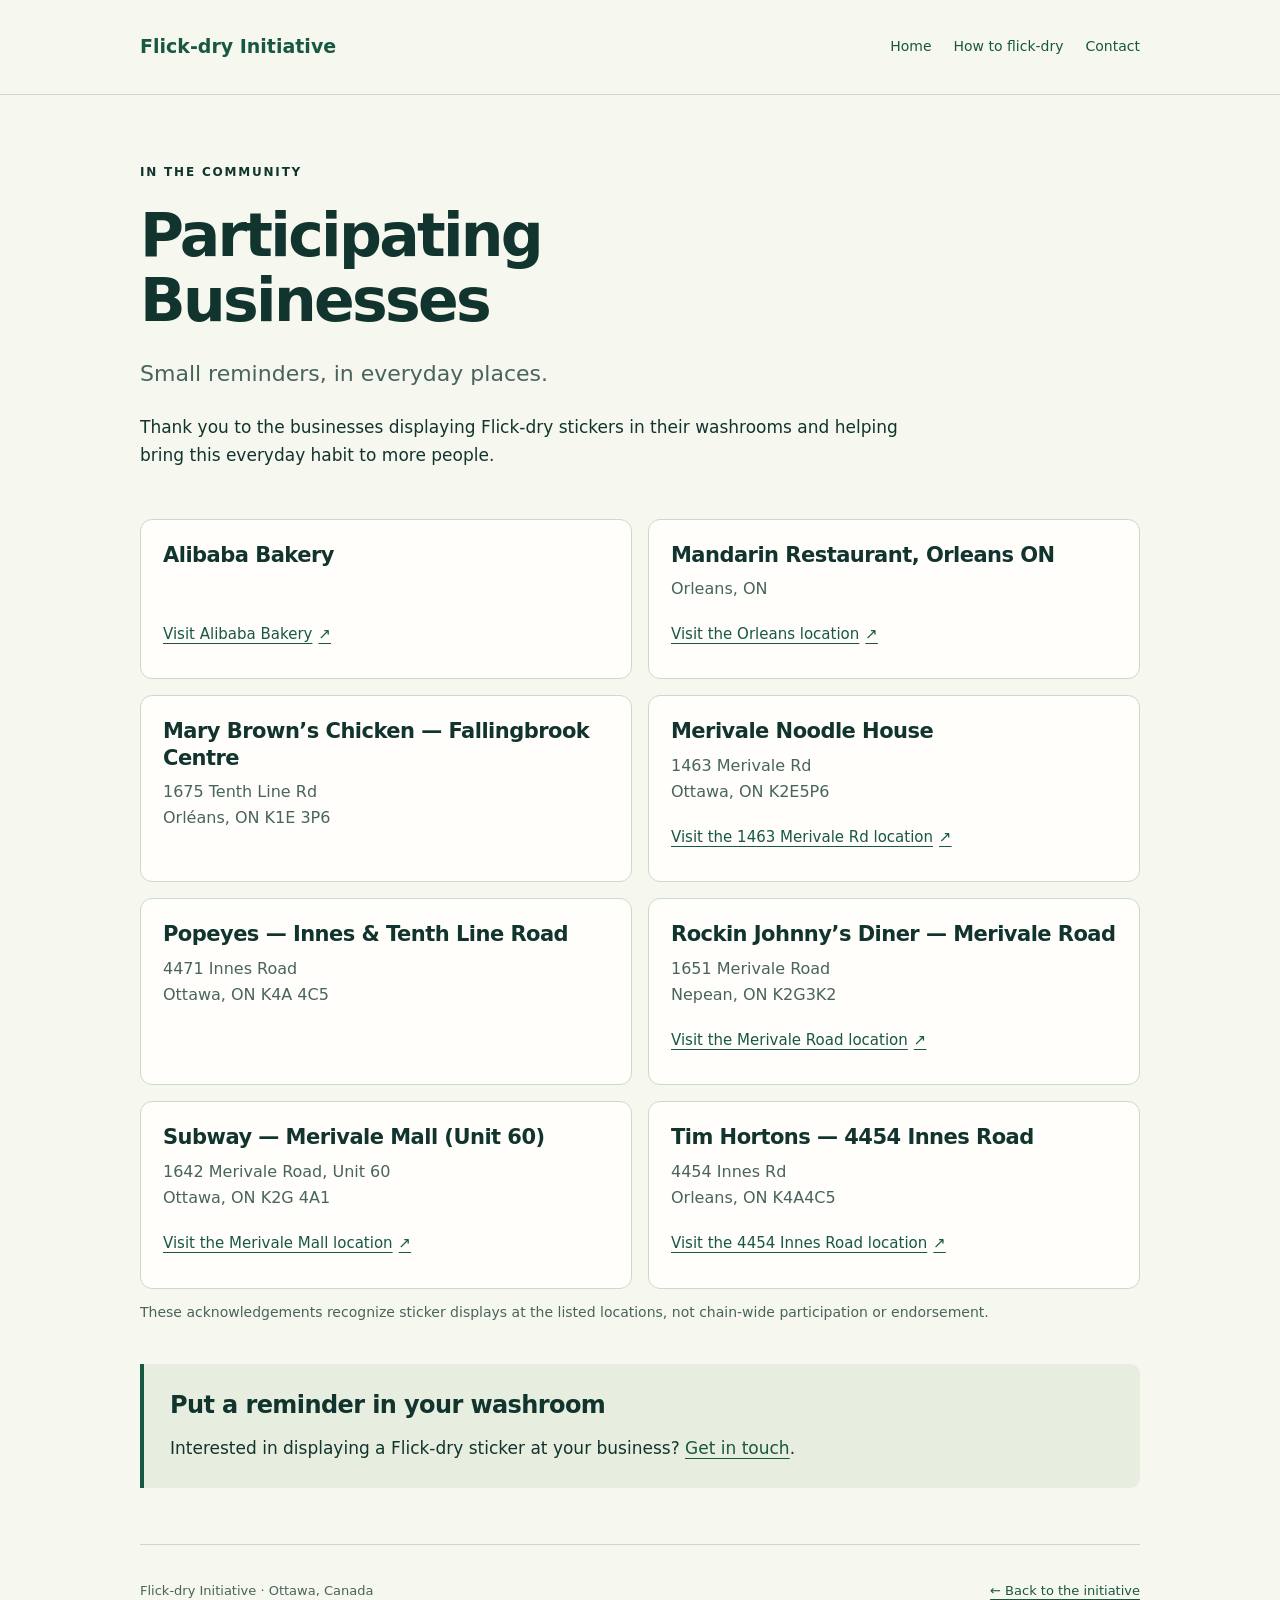
==== community/index.html @ 159b188b "Add Mary Brown's Fallingbrook to participating businesses" ====
<!doctype html>
<html lang="en">
<head>
  <meta charset="utf-8">
  <meta name="viewport" content="width=device-width, initial-scale=1">
  <meta name="description" content="Meet the participating businesses displaying Flick-dry stickers in their washrooms in Ottawa, Nepean and Orleans.">
  <meta name="referrer" content="strict-origin-when-cross-origin">
  <title>Participating Businesses — Flick-dry Initiative</title>
  <link rel="stylesheet" href="community.css">
</head>
<body class="community-page">
  <a class="community-skip" href="#main">Skip to content</a>
  <header class="community-header">
    <div class="community-wrap community-bar">
      <a class="community-brand" href="../">Flick-dry Initiative</a>
      <nav aria-label="Main navigation">
        <a href="../#participating-businesses">Home</a>
        <a href="../#how-to-flick-dry">How to flick-dry</a>
        <a href="../#contact">Contact</a>
      </nav>
    </div>
  </header>
  <main id="main" class="community-wrap">
    <div class="community-intro">
      <p class="community-eyebrow">In the community</p>
      <h1>Participating Businesses</h1>
      <p class="community-lead">Small reminders, in everyday places.</p>
      <p>Thank you to the businesses displaying Flick-dry stickers in their washrooms and helping
        bring this everyday habit to more people.</p>
    </div>
    <div class="community-grid" role="list" aria-label="Participating businesses, alphabetical by name">
      <article class="community-card" role="listitem" aria-labelledby="alibaba-heading">
        <div class="community-card-copy">
          <h2 id="alibaba-heading">Alibaba Bakery</h2>
          <a href="https://www.alibababakery.com/">Visit Alibaba Bakery <span aria-hidden="true">↗</span></a>
        </div>
      </article>
      <article class="community-card" role="listitem" aria-labelledby="mandarin-heading">
        <div class="community-card-copy">
          <h2 id="mandarin-heading">Mandarin Restaurant, Orleans ON</h2>
          <p>Orleans, ON</p>
          <a href="https://mandarinrestaurant.com/locations-old/orleans/">Visit the Orleans location <span aria-hidden="true">↗</span></a>
        </div>
      </article>
      <article class="community-card" role="listitem" aria-labelledby="mary-browns-heading">
        <div class="community-card-copy">
          <h2 id="mary-browns-heading">Mary Brown’s Chicken — Fallingbrook Centre</h2>
          <p>1675 Tenth Line Rd<br>Orléans, ON K1E 3P6</p>
        </div>
      </article>
      <article class="community-card" role="listitem" aria-labelledby="merivale-heading">
        <div class="community-card-copy">
          <h2 id="merivale-heading">Merivale Noodle House</h2>
          <p>1463 Merivale Rd<br>Ottawa, ON K2E5P6</p>
          <a href="https://merivalenoodlehouse.ca/">Visit the 1463 Merivale Rd location <span aria-hidden="true">↗</span></a>
        </div>
      </article>
      <article class="community-card" role="listitem" aria-labelledby="popeyes-heading">
        <div class="community-card-copy">
          <h2 id="popeyes-heading">Popeyes — Innes &amp; Tenth Line Road</h2>
          <p>4471 Innes Road<br>Ottawa, ON K4A 4C5</p>
        </div>
      </article>
      <article class="community-card" role="listitem" aria-labelledby="rockin-johnnys-heading">
        <div class="community-card-copy">
          <h2 id="rockin-johnnys-heading">Rockin Johnny’s Diner — Merivale Road</h2>
          <p>1651 Merivale Road<br>Nepean, ON K2G3K2</p>
          <a href="https://rockinjohnnysdiner.com/">Visit the Merivale Road location <span aria-hidden="true">↗</span></a>
        </div>
      </article>
      <article class="community-card" role="listitem" aria-labelledby="subway-heading">
        <div class="community-card-copy">
          <h2 id="subway-heading">Subway — Merivale Mall (Unit 60)</h2>
          <p>1642 Merivale Road, Unit 60<br>Ottawa, ON K2G 4A1</p>
          <a href="https://restaurants.subway.com/canada/on/ottawa/1642-merivale-road">Visit the Merivale Mall location <span aria-hidden="true">↗</span></a>
        </div>
      </article>
      <article class="community-card" role="listitem" aria-labelledby="tim-hortons-heading">
        <div class="community-card-copy">
          <h2 id="tim-hortons-heading">Tim Hortons — 4454 Innes Road</h2>
          <p>4454 Innes Rd<br>Orleans, ON K4A4C5</p>
          <a href="https://locations.timhortons.ca/en/on/orleans/4454-innes-rd">Visit the 4454 Innes Road location <span aria-hidden="true">↗</span></a>
        </div>
      </article>
    </div>
    <p class="community-location-note">These acknowledgements recognize sticker displays at the listed locations, not chain-wide participation or endorsement.</p>
    <aside class="community-invitation" aria-labelledby="join-heading">
      <h2 id="join-heading">Put a reminder in your washroom</h2>
      <p>Interested in displaying a Flick-dry sticker at your business? <a href="../#contact">Get in touch</a>.</p>
    </aside>
  </main>
  <footer class="community-wrap community-footer">
    <span>Flick-dry Initiative · Ottawa, Canada</span>
    <a href="../#participating-businesses">← Back to the initiative</a>
  </footer>
</body>
</html>
---- community/community.css ----
/* Directory-only styles: match the homepage without changing its sections. */
.community-page {
  --ink: #12342e;
  --muted: #48645d;
  --paper: #f6f7ee;
  --green: #185842;
  --line: #cdd9cc;
  margin: 0;
  background: var(--paper);
  color: var(--ink);
  font: 17px/1.65 system-ui, -apple-system, BlinkMacSystemFont, "Segoe UI", sans-serif;
  overflow-wrap: anywhere;
}
.community-page *, .community-page *::before, .community-page *::after { box-sizing: border-box; }
.community-wrap { width: min(1000px, 90%); margin-inline: auto; }
.community-page a { color: var(--green); text-underline-offset: 4px; }
.community-page a:hover { text-decoration-thickness: 3px; }
.community-page a:focus-visible { outline: 3px solid #ad591c; outline-offset: 5px; }
.community-skip { position: absolute; top: -90px; padding: 12px; background: white; z-index: 2; }
.community-skip:focus { top: 8px; }
.community-header { border-bottom: 1px solid var(--line); }
.community-bar { display: flex; align-items: center; justify-content: space-between; gap: 24px; padding-block: 25px; }
.community-brand { font-weight: 800; font-size: 19px; text-decoration: none; }
.community-bar nav { display: flex; flex-wrap: wrap; gap: 4px 22px; font-size: 14px; }
.community-bar a { display: inline-flex; align-items: center; min-height: 44px; }
.community-bar nav a { text-decoration: none; }
.community-intro { max-width: 760px; padding-block: 56px 30px; }
.community-eyebrow { font-size: 12px; font-weight: 750; letter-spacing: .15em; text-transform: uppercase; }
.community-page h1 { font-size: clamp(36px, 5.5vw, 60px); line-height: 1.08; letter-spacing: -.045em; margin: 18px 0 24px; }
.community-page h2 { font-size: 24px; line-height: 1.25; letter-spacing: -.025em; margin: 0 0 14px; }
.community-page p { margin: 12px 0 20px; }
.community-lead { color: var(--muted); font-size: 22px; }
.community-grid { display: grid; grid-template-columns: repeat(2, minmax(0, 1fr)); gap: 16px; }
.community-card { min-width: 0; border: 1px solid var(--line); border-radius: 12px; background: #fffefa; }
.community-card-copy { display: flex; flex-direction: column; height: 100%; padding: 22px; }
.community-card h2 { font-size: 21px; margin-bottom: 8px; }
.community-card-copy > a { margin-top: auto; font-size: 15px; }
.community-location-note { color: var(--muted); font-size: 14px; }
.community-card-copy p { color: var(--muted); font-size: 16px; margin: 0 0 10px; }
.community-card-copy a, .community-footer a { display: inline-flex; align-items: center; gap: 6px; min-height: 44px; }
.community-invitation { margin-block: 40px 56px; padding: 26px; background: #e7eddf; border-left: 4px solid var(--green); border-radius: 0 10px 10px 0; }
.community-invitation p { margin-bottom: 0; }
.community-footer { border-top: 1px solid var(--line); display: flex; justify-content: space-between; align-items: center; gap: 20px; padding-block: 24px 40px; font-size: 13px; color: var(--muted); }
@media (max-width: 700px) {
  .community-bar { align-items: flex-start; flex-direction: column; gap: 12px; padding-block: 16px; }
  .community-grid { grid-template-columns: minmax(0, 1fr); }
  .community-intro { padding-top: 36px; }
  .community-footer { align-items: flex-start; flex-direction: column; gap: 4px; }
}
@media (max-width: 480px) {
  .community-wrap { width: calc(100% - 32px); }
  .community-card-copy, .community-invitation { padding: 20px; }
}
@media print {
  .community-page { background: white; }
  .community-card { break-inside: avoid; }
}
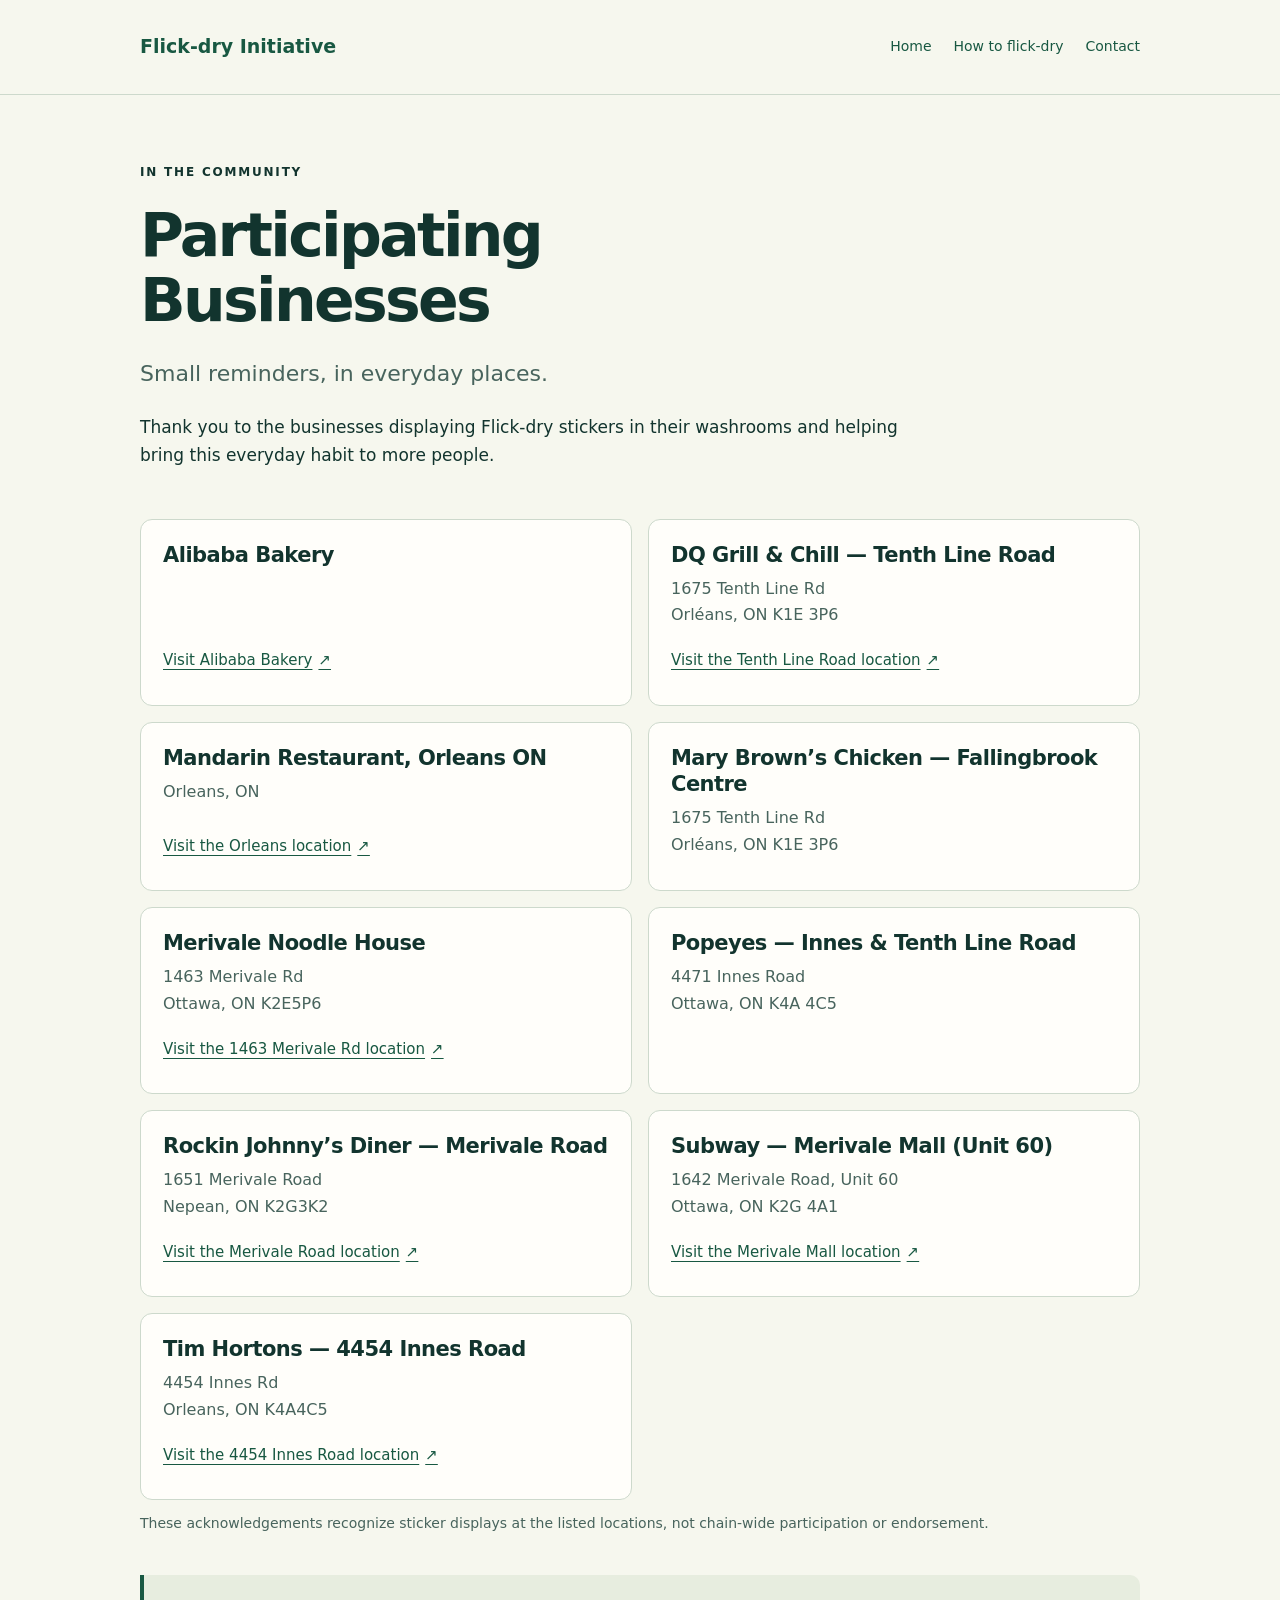
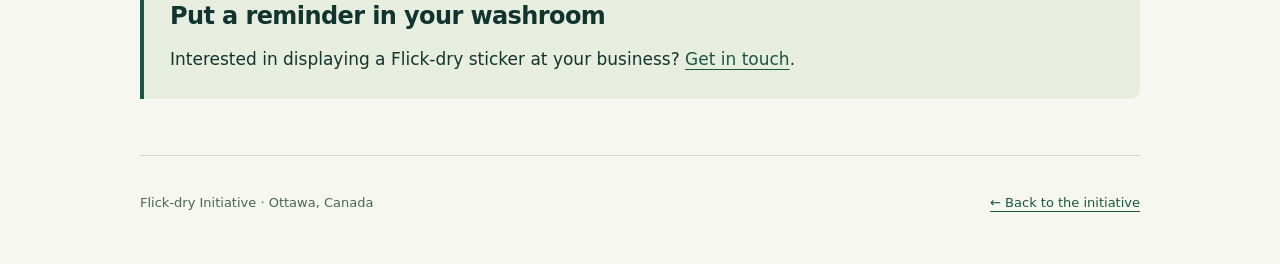
==== commit ca944324: "add DQ" ====
--- a/community/index.html
+++ b/community/index.html
@@ -33,6 +33,13 @@
         <div class="community-card-copy">
           <h2 id="alibaba-heading">Alibaba Bakery</h2>
           <a href="https://www.alibababakery.com/">Visit Alibaba Bakery <span aria-hidden="true">↗</span></a>
+        </div>
+      </article>
+      <article class="community-card" role="listitem" aria-labelledby="dq-tenth-line-heading">
+        <div class="community-card-copy">
+          <h2 id="dq-tenth-line-heading">DQ Grill &amp; Chill — Tenth Line Road</h2>
+          <p>1675 Tenth Line Rd<br>Orléans, ON K1E 3P6</p>
+          <a href="https://www.dairyqueen.com/en-ca/locations/on/orleans/1675-tenth-line-rd/12098/">Visit the Tenth Line Road location <span aria-hidden="true">↗</span></a>
         </div>
       </article>
       <article class="community-card" role="listitem" aria-labelledby="mandarin-heading">
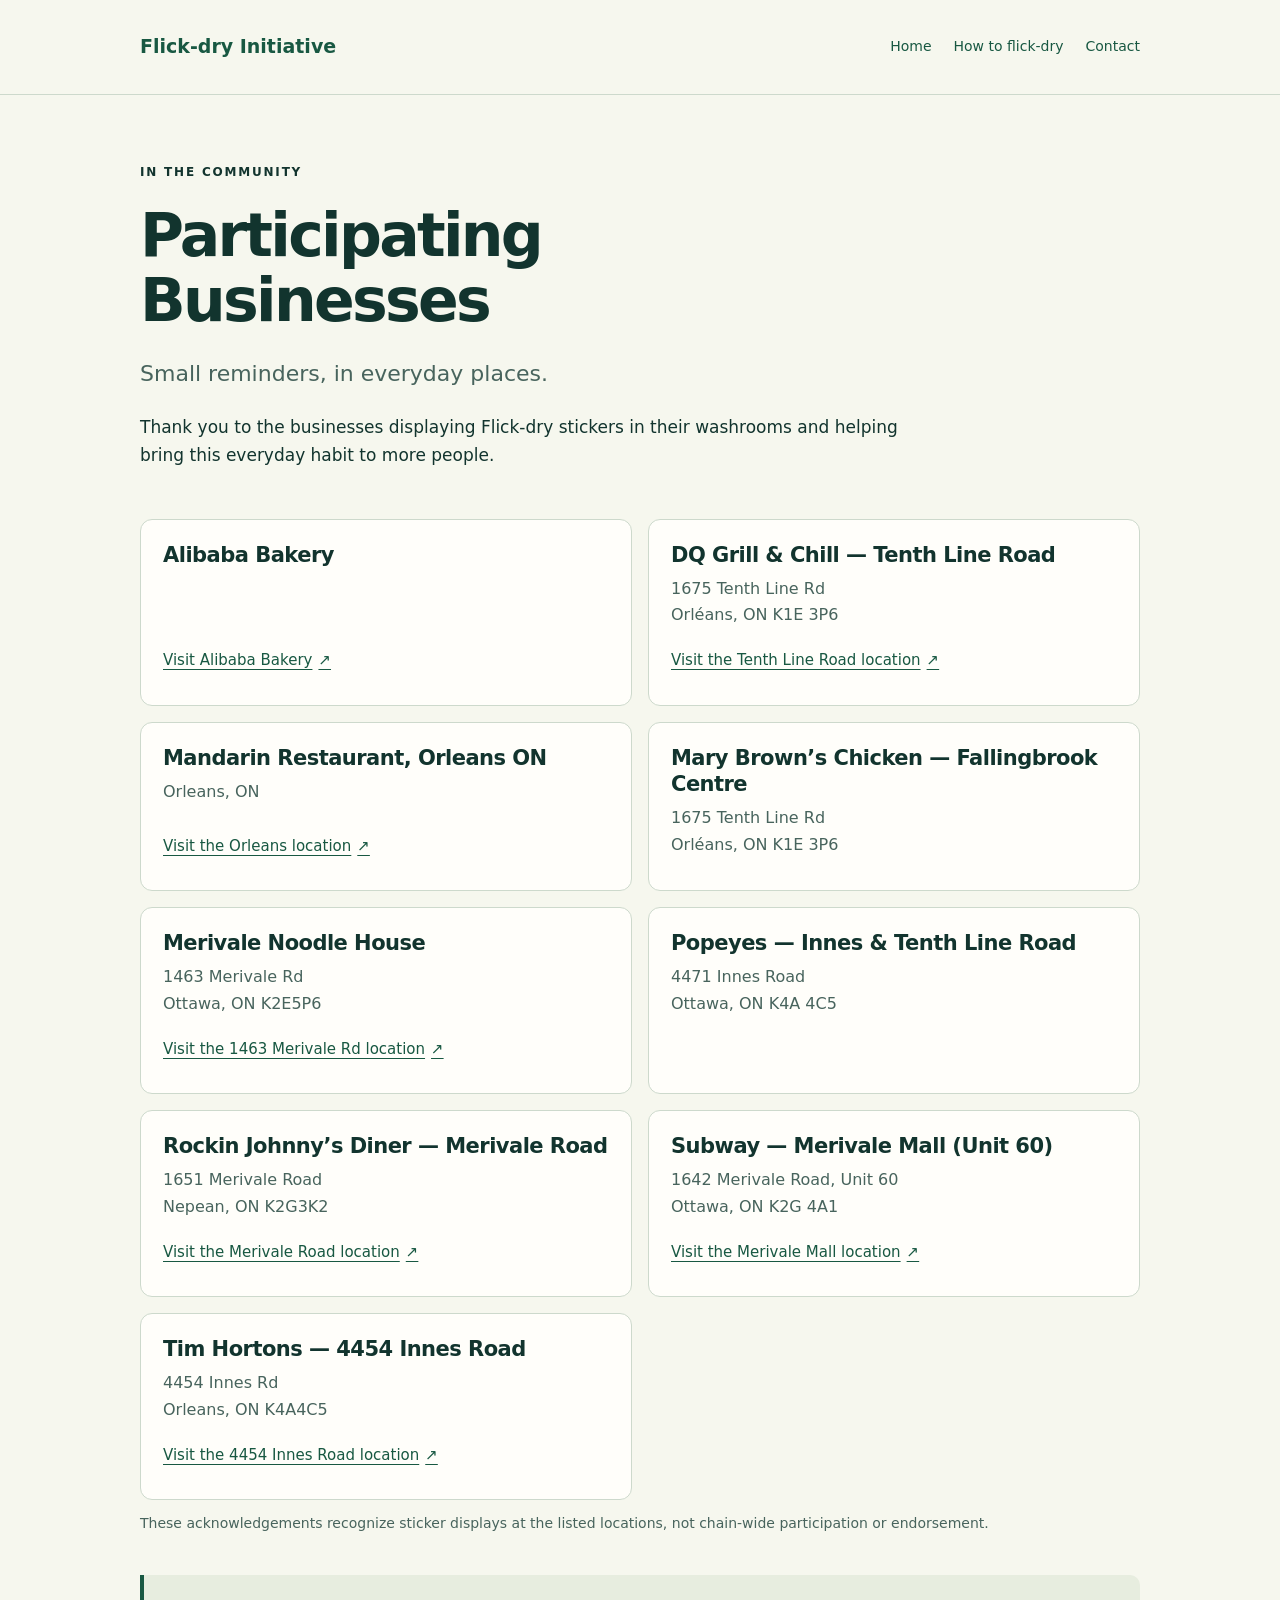
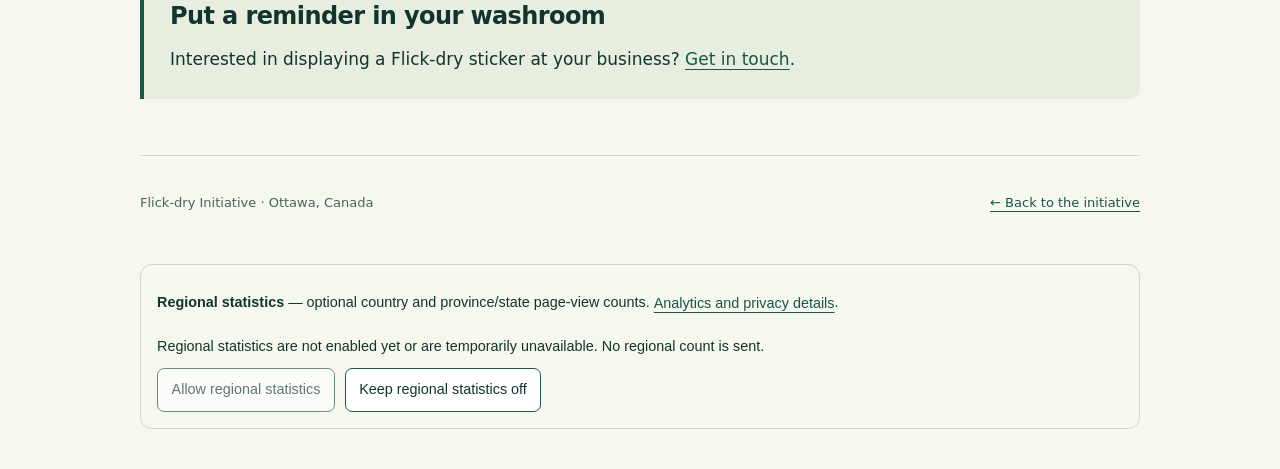
==== commit 9d584319: "Publish optional regional statistics controls with collection disabled" ====
--- a/community/index.html
+++ b/community/index.html
@@ -7,6 +7,7 @@
   <meta name="referrer" content="strict-origin-when-cross-origin">
   <title>Participating Businesses — Flick-dry Initiative</title>
   <link rel="stylesheet" href="community.css">
+  <link rel="stylesheet" href="../assets/css/regional-analytics.css">
 </head>
 <body class="community-page">
   <a class="community-skip" href="#main">Skip to content</a>
@@ -99,6 +100,17 @@
   <footer class="community-wrap community-footer">
     <span>Flick-dry Initiative · Ottawa, Canada</span>
     <a href="../#participating-businesses">← Back to the initiative</a>
+    <div class="regional-preferences" data-regional-controls hidden role="group" aria-label="Regional statistics preferences">
+      <p><strong>Regional statistics</strong> — optional country and province/state page-view counts.
+        <a href="../index.html#privacy">Analytics and privacy details</a>.</p>
+      <p data-regional-status role="status" aria-live="polite">Regional statistics are off.</p>
+      <div class="regional-actions">
+        <button type="button" data-regional-allow disabled>Allow regional statistics</button>
+        <button type="button" data-regional-deny>Keep regional statistics off</button>
+      </div>
+    </div>
+    <noscript><p>Optional regional statistics are off because JavaScript is disabled.</p></noscript>
   </footer>
+  <script defer src="../assets/js/regional-analytics.js"></script>
 </body>
 </html>
--- a/assets/css/regional-analytics.css
+++ b/assets/css/regional-analytics.css
@@ -0,0 +1,35 @@
+.regional-preferences {
+  box-sizing: border-box;
+  width: 100%;
+  margin-top: 1.25rem;
+  padding: 1rem;
+  border: 1px solid #cdd9cc;
+  border-radius: .75rem;
+  color: #12342e;
+  background: #f6f7ee;
+  font-family: Arial, sans-serif;
+  font-size: .9rem;
+  line-height: 1.5;
+}
+.community-footer { flex-wrap: wrap; }
+.community-footer .regional-preferences { flex: 0 0 100%; }
+.regional-preferences[hidden] { display: none; }
+.regional-preferences p { margin: 0 0 .65rem; }
+.regional-preferences a { color: #185842; }
+.regional-preferences .regional-actions { display: flex; flex-wrap: wrap; gap: .6rem; }
+.regional-preferences button {
+  box-sizing: border-box;
+  min-height: 44px;
+  max-width: 100%;
+  padding: .6rem .85rem;
+  border: 1px solid #185842;
+  border-radius: .45rem;
+  color: #12342e;
+  background: #fff;
+  font: inherit;
+  text-align: left;
+  cursor: pointer;
+}
+.regional-preferences button:hover:not(:disabled) { background: #e4ed99; }
+.regional-preferences button:focus-visible { outline: 3px solid #185842; outline-offset: 3px; }
+.regional-preferences button:disabled { opacity: .65; cursor: default; }
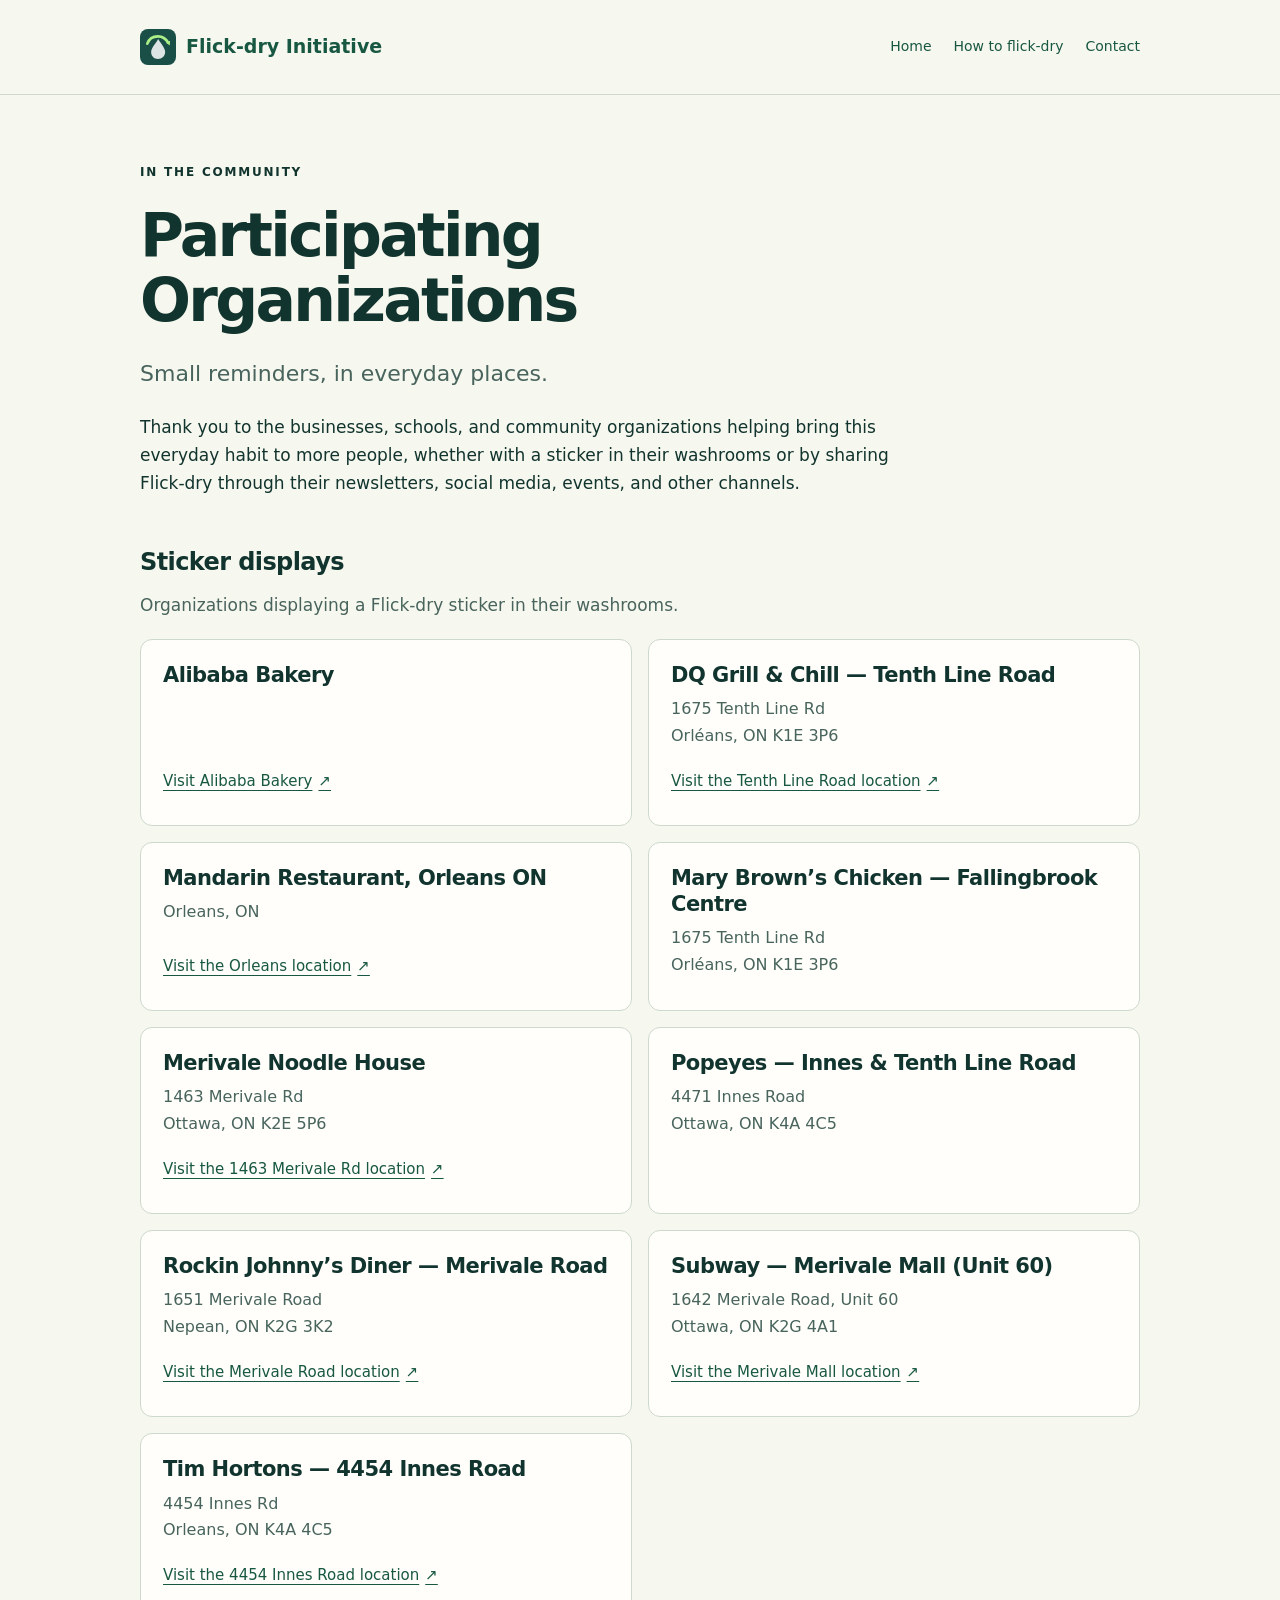
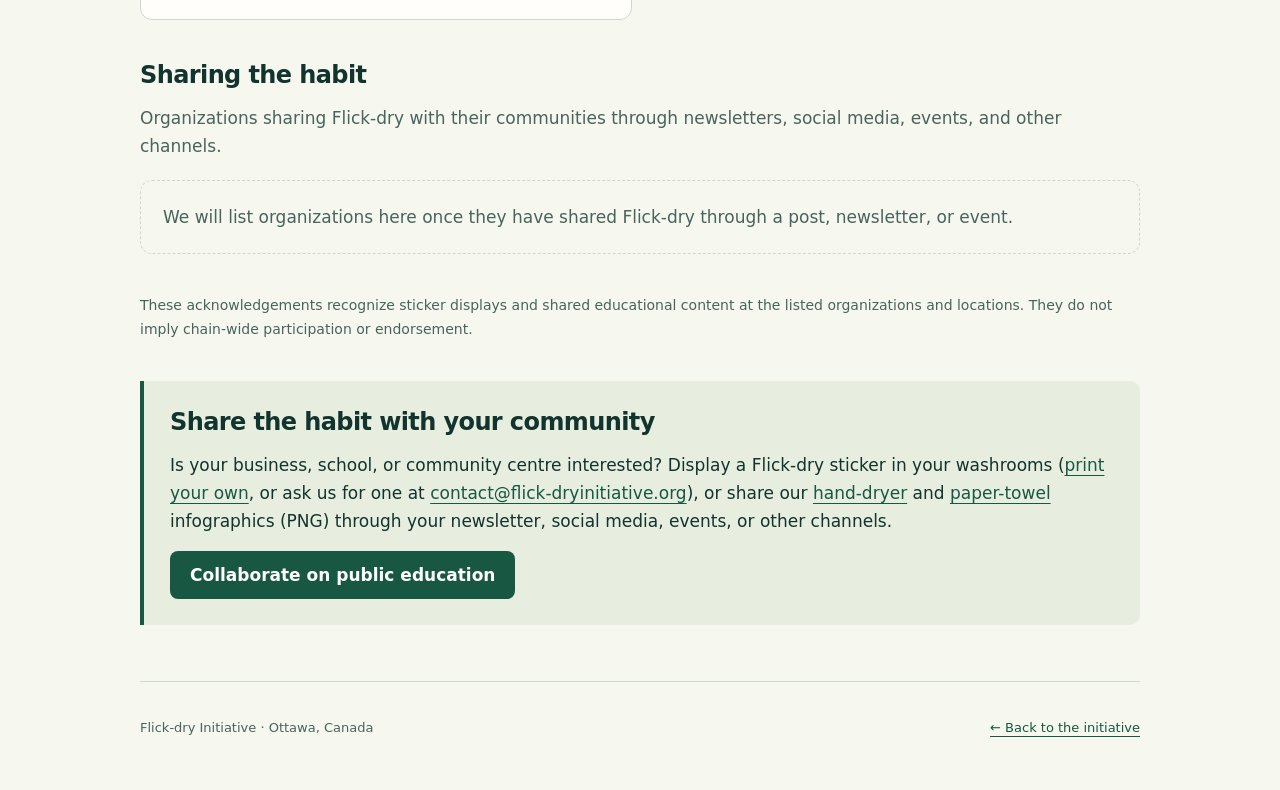
==== commit 1e2150d6: "Flick-dry Initiative website" ====
--- a/community/index.html
+++ b/community/index.html
@@ -3,19 +3,38 @@
 <head>
   <meta charset="utf-8">
   <meta name="viewport" content="width=device-width, initial-scale=1">
-  <meta name="description" content="Meet the participating businesses displaying Flick-dry stickers in their washrooms in Ottawa, Nepean and Orleans.">
+  <meta name="description" content="Meet the businesses, schools, and community organizations sharing the Flick-dry habit through washroom stickers and public education.">
   <meta name="referrer" content="strict-origin-when-cross-origin">
-  <title>Participating Businesses — Flick-dry Initiative</title>
+  <link rel="canonical" href="https://flick-dryinitiative.org/community/">
+  <link rel="icon" href="../assets/images/logo.svg" type="image/svg+xml">
+  <link rel="icon" href="../assets/images/favicon-32.png" type="image/png" sizes="32x32">
+  <link rel="apple-touch-icon" href="../assets/images/apple-touch-icon.png">
+  <title>Participating Organizations — Flick-dry Initiative</title>
+  <meta property="og:type" content="website">
+  <meta property="og:site_name" content="Flick-dry Initiative">
+  <meta property="og:locale" content="en_CA">
+  <meta property="og:title" content="Participating Organizations — Flick-dry Initiative">
+  <meta property="og:description" content="Meet the businesses, schools, and community organizations sharing the Flick-dry habit through washroom stickers and public education.">
+  <meta property="og:url" content="https://flick-dryinitiative.org/community/">
+  <meta property="og:image" content="https://flick-dryinitiative.org/assets/images/share-card.png">
+  <meta property="og:image:type" content="image/png">
+  <meta property="og:image:width" content="1200">
+  <meta property="og:image:height" content="630">
+  <meta property="og:image:alt" content="Flick-dry Initiative — Flick first. Dry smarter. Hands flicking water into a sink, then drying with a hand dryer or a paper towel.">
+  <meta name="twitter:card" content="summary_large_image">
+  <meta name="twitter:title" content="Participating Organizations — Flick-dry Initiative">
+  <meta name="twitter:description" content="Meet the businesses, schools, and community organizations sharing the Flick-dry habit through washroom stickers and public education.">
+  <meta name="twitter:image" content="https://flick-dryinitiative.org/assets/images/share-card.png">
+  <meta name="twitter:image:alt" content="Flick-dry Initiative — Flick first. Dry smarter. Hands flicking water into a sink, then drying with a hand dryer or a paper towel.">
   <link rel="stylesheet" href="community.css">
-  <link rel="stylesheet" href="../assets/css/regional-analytics.css">
 </head>
 <body class="community-page">
   <a class="community-skip" href="#main">Skip to content</a>
   <header class="community-header">
     <div class="community-wrap community-bar">
-      <a class="community-brand" href="../">Flick-dry Initiative</a>
+      <a class="community-brand" href="../"><img src="../assets/images/logo.svg" width="36" height="36" alt="">Flick-dry Initiative</a>
       <nav aria-label="Main navigation">
-        <a href="../#participating-businesses">Home</a>
+        <a href="../#participating-organizations">Home</a>
         <a href="../#how-to-flick-dry">How to flick-dry</a>
         <a href="../#contact">Contact</a>
       </nav>
@@ -24,93 +43,104 @@
   <main id="main" class="community-wrap">
     <div class="community-intro">
       <p class="community-eyebrow">In the community</p>
-      <h1>Participating Businesses</h1>
+      <h1>Participating Organizations</h1>
       <p class="community-lead">Small reminders, in everyday places.</p>
-      <p>Thank you to the businesses displaying Flick-dry stickers in their washrooms and helping
-        bring this everyday habit to more people.</p>
+      <p>Thank you to the businesses, schools, and community organizations helping bring this everyday habit to
+        more people, whether with a sticker in their washrooms or by sharing Flick-dry through their newsletters,
+        social media, events, and other channels.</p>
     </div>
-    <div class="community-grid" role="list" aria-label="Participating businesses, alphabetical by name">
-      <article class="community-card" role="listitem" aria-labelledby="alibaba-heading">
-        <div class="community-card-copy">
-          <h2 id="alibaba-heading">Alibaba Bakery</h2>
-          <a href="https://www.alibababakery.com/">Visit Alibaba Bakery <span aria-hidden="true">↗</span></a>
-        </div>
-      </article>
-      <article class="community-card" role="listitem" aria-labelledby="dq-tenth-line-heading">
-        <div class="community-card-copy">
-          <h2 id="dq-tenth-line-heading">DQ Grill &amp; Chill — Tenth Line Road</h2>
-          <p>1675 Tenth Line Rd<br>Orléans, ON K1E 3P6</p>
-          <a href="https://www.dairyqueen.com/en-ca/locations/on/orleans/1675-tenth-line-rd/12098/">Visit the Tenth Line Road location <span aria-hidden="true">↗</span></a>
-        </div>
-      </article>
-      <article class="community-card" role="listitem" aria-labelledby="mandarin-heading">
-        <div class="community-card-copy">
-          <h2 id="mandarin-heading">Mandarin Restaurant, Orleans ON</h2>
-          <p>Orleans, ON</p>
-          <a href="https://mandarinrestaurant.com/locations-old/orleans/">Visit the Orleans location <span aria-hidden="true">↗</span></a>
-        </div>
-      </article>
-      <article class="community-card" role="listitem" aria-labelledby="mary-browns-heading">
-        <div class="community-card-copy">
-          <h2 id="mary-browns-heading">Mary Brown’s Chicken — Fallingbrook Centre</h2>
-          <p>1675 Tenth Line Rd<br>Orléans, ON K1E 3P6</p>
-        </div>
-      </article>
-      <article class="community-card" role="listitem" aria-labelledby="merivale-heading">
-        <div class="community-card-copy">
-          <h2 id="merivale-heading">Merivale Noodle House</h2>
-          <p>1463 Merivale Rd<br>Ottawa, ON K2E5P6</p>
-          <a href="https://merivalenoodlehouse.ca/">Visit the 1463 Merivale Rd location <span aria-hidden="true">↗</span></a>
-        </div>
-      </article>
-      <article class="community-card" role="listitem" aria-labelledby="popeyes-heading">
-        <div class="community-card-copy">
-          <h2 id="popeyes-heading">Popeyes — Innes &amp; Tenth Line Road</h2>
-          <p>4471 Innes Road<br>Ottawa, ON K4A 4C5</p>
-        </div>
-      </article>
-      <article class="community-card" role="listitem" aria-labelledby="rockin-johnnys-heading">
-        <div class="community-card-copy">
-          <h2 id="rockin-johnnys-heading">Rockin Johnny’s Diner — Merivale Road</h2>
-          <p>1651 Merivale Road<br>Nepean, ON K2G3K2</p>
-          <a href="https://rockinjohnnysdiner.com/">Visit the Merivale Road location <span aria-hidden="true">↗</span></a>
-        </div>
-      </article>
-      <article class="community-card" role="listitem" aria-labelledby="subway-heading">
-        <div class="community-card-copy">
-          <h2 id="subway-heading">Subway — Merivale Mall (Unit 60)</h2>
-          <p>1642 Merivale Road, Unit 60<br>Ottawa, ON K2G 4A1</p>
-          <a href="https://restaurants.subway.com/canada/on/ottawa/1642-merivale-road">Visit the Merivale Mall location <span aria-hidden="true">↗</span></a>
-        </div>
-      </article>
-      <article class="community-card" role="listitem" aria-labelledby="tim-hortons-heading">
-        <div class="community-card-copy">
-          <h2 id="tim-hortons-heading">Tim Hortons — 4454 Innes Road</h2>
-          <p>4454 Innes Rd<br>Orleans, ON K4A4C5</p>
-          <a href="https://locations.timhortons.ca/en/on/orleans/4454-innes-rd">Visit the 4454 Innes Road location <span aria-hidden="true">↗</span></a>
-        </div>
-      </article>
-    </div>
-    <p class="community-location-note">These acknowledgements recognize sticker displays at the listed locations, not chain-wide participation or endorsement.</p>
+    <section class="community-section" aria-labelledby="stickers-heading">
+      <h2 id="stickers-heading">Sticker displays</h2>
+      <p class="community-section-lead">Organizations displaying a Flick-dry sticker in their washrooms.</p>
+      <ul class="community-grid" role="list" aria-label="Organizations displaying stickers, alphabetical by name">
+        <li class="community-card" aria-labelledby="alibaba-heading">
+          <div class="community-card-copy">
+            <h3 id="alibaba-heading">Alibaba Bakery</h3>
+            <a href="https://www.alibababakery.com/">Visit Alibaba Bakery <span aria-hidden="true">↗</span></a>
+          </div>
+        </li>
+        <li class="community-card" aria-labelledby="dq-tenth-line-heading">
+          <div class="community-card-copy">
+            <h3 id="dq-tenth-line-heading">DQ Grill &amp; Chill — Tenth Line Road</h3>
+            <p>1675 Tenth Line Rd<br>Orléans, ON K1E 3P6</p>
+            <a href="https://www.dairyqueen.com/en-ca/locations/on/orleans/1675-tenth-line-rd/12098/">Visit the Tenth Line Road location <span aria-hidden="true">↗</span></a>
+          </div>
+        </li>
+        <li class="community-card" aria-labelledby="mandarin-heading">
+          <div class="community-card-copy">
+            <h3 id="mandarin-heading">Mandarin Restaurant, Orleans ON</h3>
+            <p>Orleans, ON</p>
+            <a href="https://mandarinrestaurant.com/locations/orleans/">Visit the Orleans location <span aria-hidden="true">↗</span></a>
+          </div>
+        </li>
+        <li class="community-card" aria-labelledby="mary-browns-heading">
+          <div class="community-card-copy">
+            <h3 id="mary-browns-heading">Mary Brown’s Chicken — Fallingbrook Centre</h3>
+            <p>1675 Tenth Line Rd<br>Orléans, ON K1E 3P6</p>
+          </div>
+        </li>
+        <li class="community-card" aria-labelledby="merivale-heading">
+          <div class="community-card-copy">
+            <h3 id="merivale-heading">Merivale Noodle House</h3>
+            <p>1463 Merivale Rd<br>Ottawa, ON K2E 5P6</p>
+            <a href="https://merivalenoodlehouse.ca/">Visit the 1463 Merivale Rd location <span aria-hidden="true">↗</span></a>
+          </div>
+        </li>
+        <li class="community-card" aria-labelledby="popeyes-heading">
+          <div class="community-card-copy">
+            <h3 id="popeyes-heading">Popeyes — Innes &amp; Tenth Line Road</h3>
+            <p>4471 Innes Road<br>Ottawa, ON K4A 4C5</p>
+          </div>
+        </li>
+        <li class="community-card" aria-labelledby="rockin-johnnys-heading">
+          <div class="community-card-copy">
+            <h3 id="rockin-johnnys-heading">Rockin Johnny’s Diner — Merivale Road</h3>
+            <p>1651 Merivale Road<br>Nepean, ON K2G 3K2</p>
+            <a href="https://rockinjohnnysdiner.com/">Visit the Merivale Road location <span aria-hidden="true">↗</span></a>
+          </div>
+        </li>
+        <li class="community-card" aria-labelledby="subway-heading">
+          <div class="community-card-copy">
+            <h3 id="subway-heading">Subway — Merivale Mall (Unit 60)</h3>
+            <p>1642 Merivale Road, Unit 60<br>Ottawa, ON K2G 4A1</p>
+            <a href="https://restaurants.subway.com/canada/on/ottawa/1642-merivale-road">Visit the Merivale Mall location <span aria-hidden="true">↗</span></a>
+          </div>
+        </li>
+        <li class="community-card" aria-labelledby="tim-hortons-heading">
+          <div class="community-card-copy">
+            <h3 id="tim-hortons-heading">Tim Hortons — 4454 Innes Road</h3>
+            <p>4454 Innes Rd<br>Orleans, ON K4A 4C5</p>
+            <a href="https://locations.timhortons.ca/en/on/orleans/4454-innes-rd">Visit the 4454 Innes Road location <span aria-hidden="true">↗</span></a>
+          </div>
+        </li>
+      </ul>
+    </section>
+    <section class="community-section" aria-labelledby="sharing-heading">
+      <h2 id="sharing-heading">Sharing the habit</h2>
+      <p class="community-section-lead">Organizations sharing Flick-dry with their communities through newsletters, social media, events, and other channels.</p>
+      <!-- Add one card per organization once it has shared Flick-dry, alphabetical by name, inside a
+           <ul class="community-grid" role="list" aria-label="Organizations sharing the habit, alphabetical by name">
+           and remove the placeholder paragraph below:
+        <li class="community-card" aria-labelledby="example-heading">
+          <div class="community-card-copy">
+            <h3 id="example-heading">Organization name</h3>
+            <p>School · Ottawa, ON<br>Shared in the October 2026 newsletter</p>
+            <a href="https://example.org/post">See the post <span aria-hidden="true">↗</span></a>
+          </div>
+        </li>
+      -->
+      <p class="community-placeholder">We will list organizations here once they have shared Flick-dry through a post, newsletter, or event.</p>
+    </section>
+    <p class="community-acknowledgement-note">These acknowledgements recognize sticker displays and shared educational content at the listed organizations and locations. They do not imply chain-wide participation or endorsement.</p>
     <aside class="community-invitation" aria-labelledby="join-heading">
-      <h2 id="join-heading">Put a reminder in your washroom</h2>
-      <p>Interested in displaying a Flick-dry sticker at your business? <a href="../#contact">Get in touch</a>.</p>
+      <h2 id="join-heading">Share the habit with your community</h2>
+      <p>Is your business, school, or community centre interested? Display a Flick-dry sticker in your washrooms (<a href="../sticker/">print your own</a>, or ask us for one at <a href="mailto:contact@flick-dryinitiative.org">contact@flick-dryinitiative.org</a>), or share our <a href="../assets/images/wash-flick-dry-hand-dryer.png" download="wash-flick-dry-hand-dryer.png">hand-dryer</a> and <a href="../assets/images/wash-flick-dry-paper-towels.png" download="wash-flick-dry-paper-towels.png">paper-towel</a> infographics (PNG) through your newsletter, social media, events, or other channels.</p>
+      <a class="community-button" href="mailto:contact@flick-dryinitiative.org?subject=Flick-dry%20public%20education%20collaboration&amp;body=Organization%20name%3A%0AType%20(business%2C%20school%2C%20community%20centre%2C%20other)%3A%0ACity%3A%0AContact%20name%3A%0AHow%20you%20would%20like%20to%20share%20(social%20media%2C%20newsletter%2C%20event%2C%20other)%3A%0AMay%20we%20list%20you%20on%20our%20Participating%20Organizations%20page%3F%20(yes%2Fno)%3A%0A">Collaborate on public education</a>
     </aside>
   </main>
   <footer class="community-wrap community-footer">
     <span>Flick-dry Initiative · Ottawa, Canada</span>
-    <a href="../#participating-businesses">← Back to the initiative</a>
-    <div class="regional-preferences" data-regional-controls hidden role="group" aria-label="Regional statistics preferences">
-      <p><strong>Regional statistics</strong> — optional country and province/state page-view counts.
-        <a href="../index.html#privacy">Analytics and privacy details</a>.</p>
-      <p data-regional-status role="status" aria-live="polite">Regional statistics are off.</p>
-      <div class="regional-actions">
-        <button type="button" data-regional-allow disabled>Allow regional statistics</button>
-        <button type="button" data-regional-deny>Keep regional statistics off</button>
-      </div>
-    </div>
-    <noscript><p>Optional regional statistics are off because JavaScript is disabled.</p></noscript>
+    <a href="../#participating-organizations">← Back to the initiative</a>
   </footer>
-  <script defer src="../assets/js/regional-analytics.js"></script>
 </body>
 </html>
--- a/community/community.css
+++ b/community/community.css
@@ -21,6 +21,7 @@
 .community-header { border-bottom: 1px solid var(--line); }
 .community-bar { display: flex; align-items: center; justify-content: space-between; gap: 24px; padding-block: 25px; }
 .community-brand { font-weight: 800; font-size: 19px; text-decoration: none; }
+.community-brand img { margin-right: 10px; border-radius: 8px; }
 .community-bar nav { display: flex; flex-wrap: wrap; gap: 4px 22px; font-size: 14px; }
 .community-bar a { display: inline-flex; align-items: center; min-height: 44px; }
 .community-bar nav a { text-decoration: none; }
@@ -30,16 +31,20 @@
 .community-page h2 { font-size: 24px; line-height: 1.25; letter-spacing: -.025em; margin: 0 0 14px; }
 .community-page p { margin: 12px 0 20px; }
 .community-lead { color: var(--muted); font-size: 22px; }
-.community-grid { display: grid; grid-template-columns: repeat(2, minmax(0, 1fr)); gap: 16px; }
+.community-section { margin-bottom: 40px; }
+.community-section-lead, .community-placeholder { color: var(--muted); }
+.community-placeholder { padding: 22px; border: 1px dashed var(--line); border-radius: 12px; }
+.community-grid { list-style: none; margin: 0; padding: 0; display: grid; grid-template-columns: repeat(2, minmax(0, 1fr)); gap: 16px; }
 .community-card { min-width: 0; border: 1px solid var(--line); border-radius: 12px; background: #fffefa; }
 .community-card-copy { display: flex; flex-direction: column; height: 100%; padding: 22px; }
-.community-card h2 { font-size: 21px; margin-bottom: 8px; }
+.community-card h3 { font-size: 21px; line-height: 1.25; letter-spacing: -.025em; margin: 0 0 8px; }
 .community-card-copy > a { margin-top: auto; font-size: 15px; }
-.community-location-note { color: var(--muted); font-size: 14px; }
+.community-acknowledgement-note { color: var(--muted); font-size: 14px; }
 .community-card-copy p { color: var(--muted); font-size: 16px; margin: 0 0 10px; }
 .community-card-copy a, .community-footer a { display: inline-flex; align-items: center; gap: 6px; min-height: 44px; }
 .community-invitation { margin-block: 40px 56px; padding: 26px; background: #e7eddf; border-left: 4px solid var(--green); border-radius: 0 10px 10px 0; }
 .community-invitation p { margin-bottom: 0; }
+.community-page .community-button { display: inline-flex; align-items: center; min-height: 44px; margin-top: 16px; padding: 10px 20px; border-radius: 8px; background: var(--green); color: white; font-weight: 650; text-decoration: none; }
 .community-footer { border-top: 1px solid var(--line); display: flex; justify-content: space-between; align-items: center; gap: 20px; padding-block: 24px 40px; font-size: 13px; color: var(--muted); }
 @media (max-width: 700px) {
   .community-bar { align-items: flex-start; flex-direction: column; gap: 12px; padding-block: 16px; }
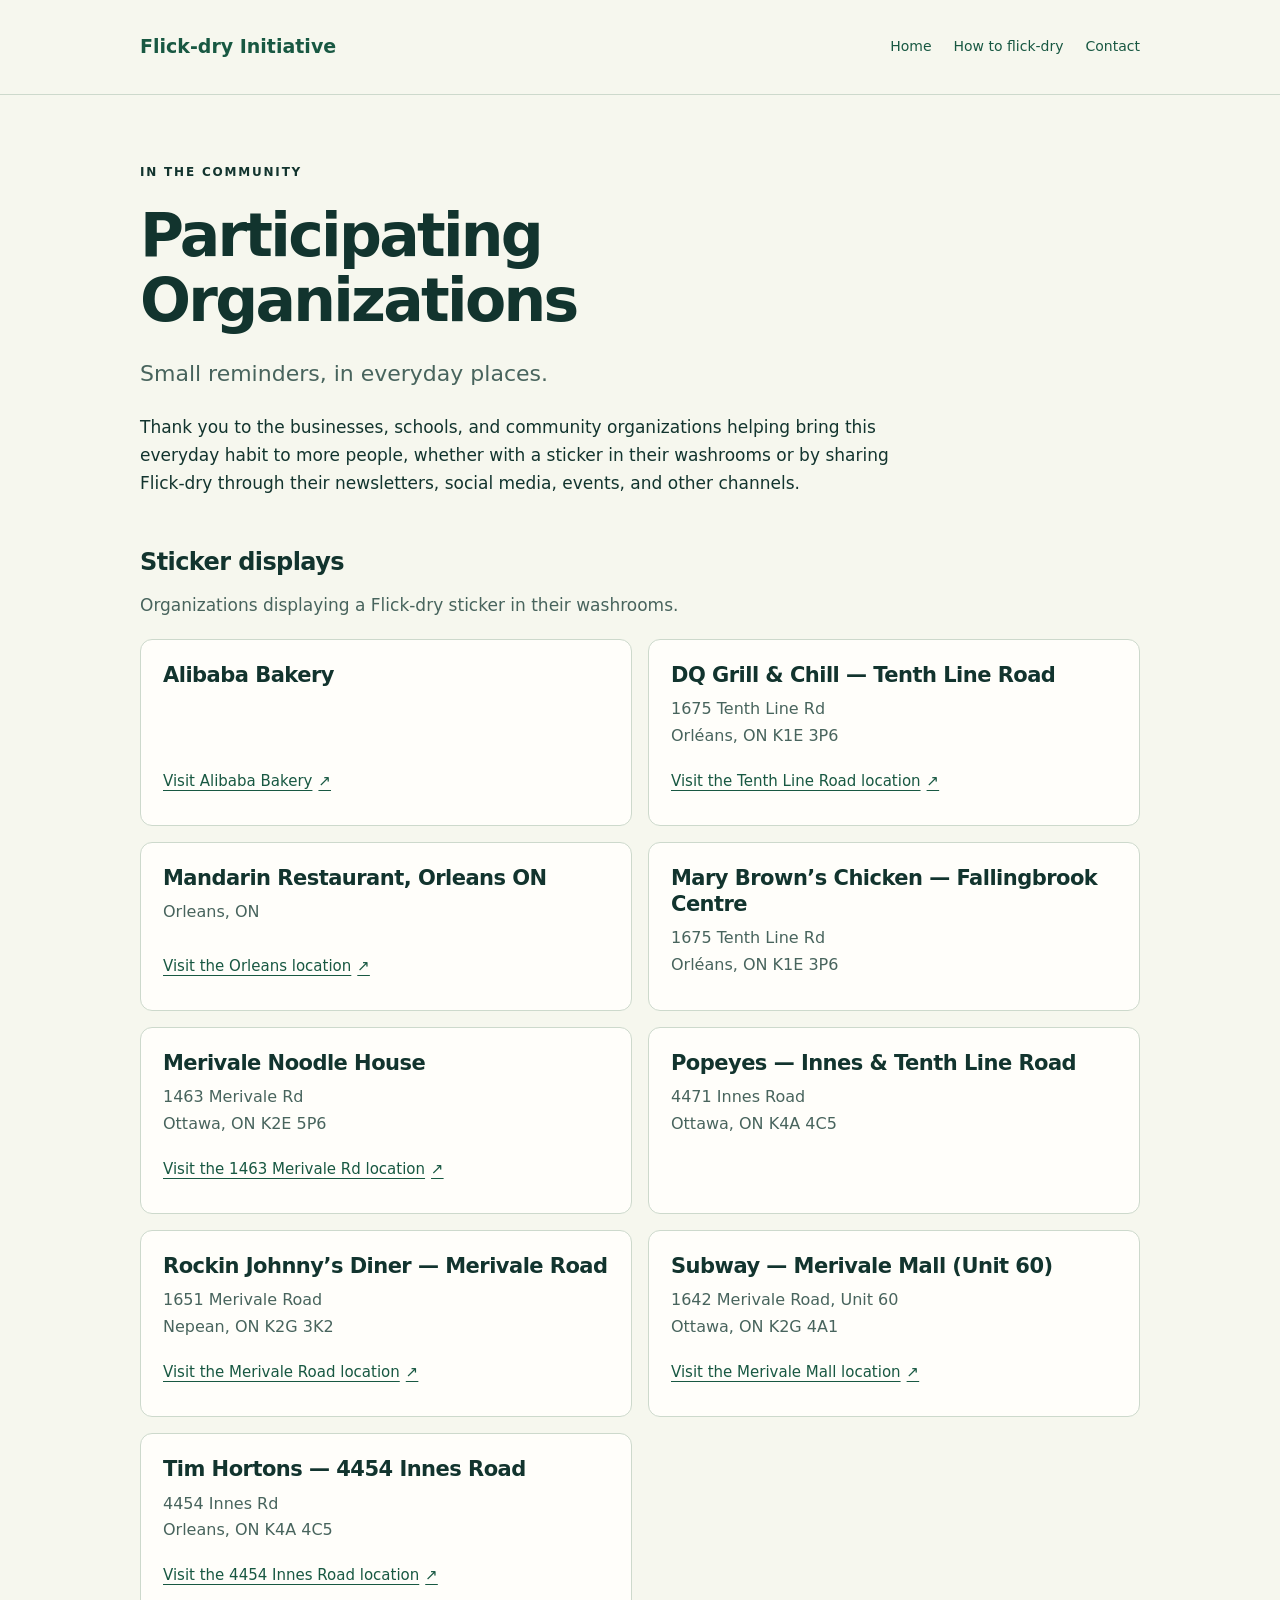
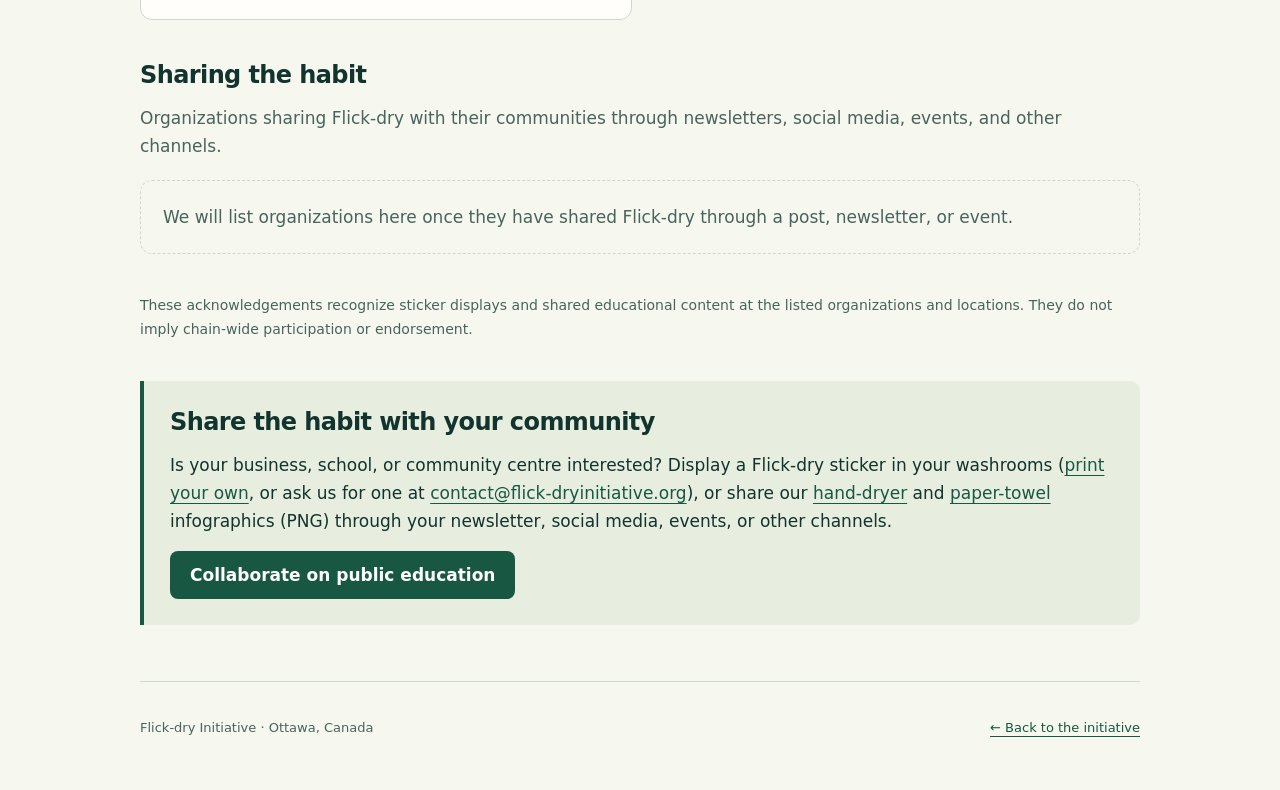
==== commit 6ba5f410: "Flick-dry Initiative website Co-Authored-By: Claude Opus 5.5 <noreply@anthropic.com>" ====
--- a/community/index.html
+++ b/community/index.html
@@ -6,9 +6,6 @@
   <meta name="description" content="Meet the businesses, schools, and community organizations sharing the Flick-dry habit through washroom stickers and public education.">
   <meta name="referrer" content="strict-origin-when-cross-origin">
   <link rel="canonical" href="https://flick-dryinitiative.org/community/">
-  <link rel="icon" href="../assets/images/logo.svg" type="image/svg+xml">
-  <link rel="icon" href="../assets/images/favicon-32.png" type="image/png" sizes="32x32">
-  <link rel="apple-touch-icon" href="../assets/images/apple-touch-icon.png">
   <title>Participating Organizations — Flick-dry Initiative</title>
   <meta property="og:type" content="website">
   <meta property="og:site_name" content="Flick-dry Initiative">
@@ -32,7 +29,7 @@
   <a class="community-skip" href="#main">Skip to content</a>
   <header class="community-header">
     <div class="community-wrap community-bar">
-      <a class="community-brand" href="../"><img src="../assets/images/logo.svg" width="36" height="36" alt="">Flick-dry Initiative</a>
+      <a class="community-brand" href="../">Flick-dry Initiative</a>
       <nav aria-label="Main navigation">
         <a href="../#participating-organizations">Home</a>
         <a href="../#how-to-flick-dry">How to flick-dry</a>
--- a/community/community.css
+++ b/community/community.css
@@ -21,7 +21,6 @@
 .community-header { border-bottom: 1px solid var(--line); }
 .community-bar { display: flex; align-items: center; justify-content: space-between; gap: 24px; padding-block: 25px; }
 .community-brand { font-weight: 800; font-size: 19px; text-decoration: none; }
-.community-brand img { margin-right: 10px; border-radius: 8px; }
 .community-bar nav { display: flex; flex-wrap: wrap; gap: 4px 22px; font-size: 14px; }
 .community-bar a { display: inline-flex; align-items: center; min-height: 44px; }
 .community-bar nav a { text-decoration: none; }
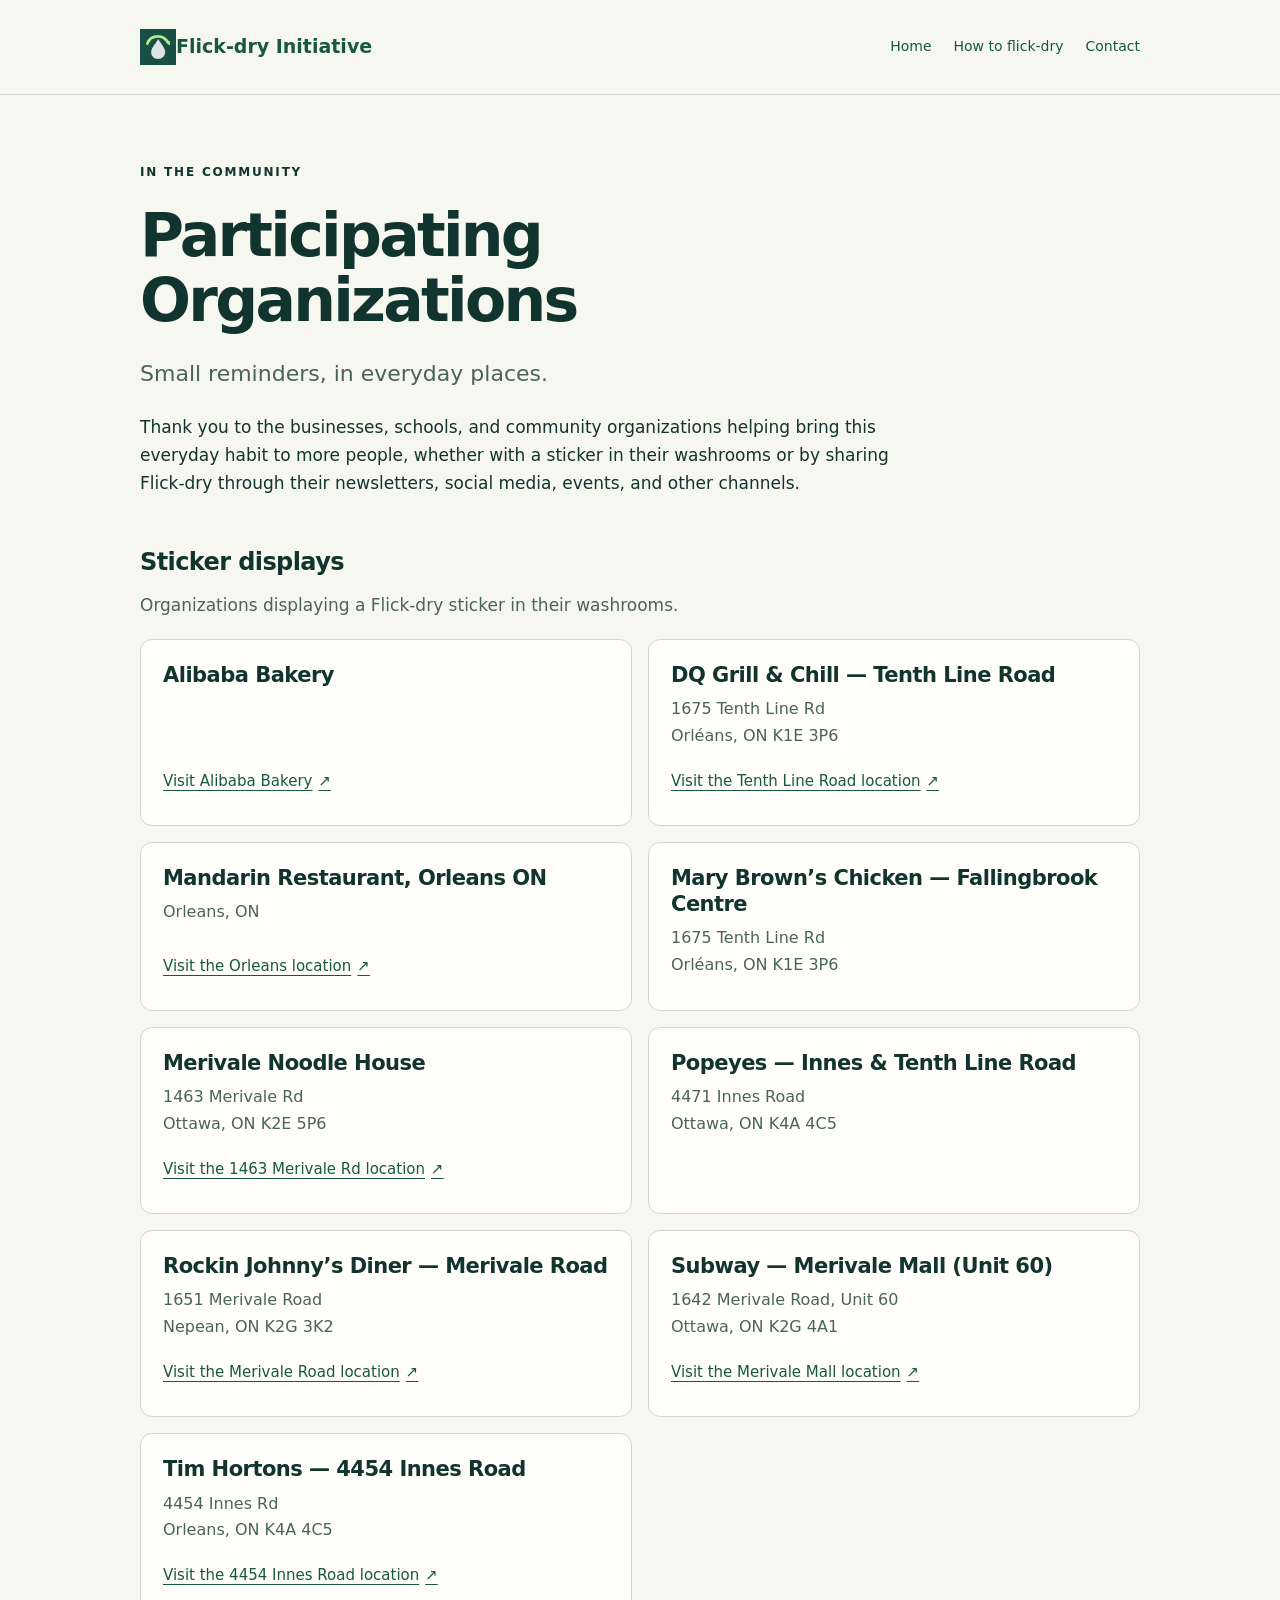
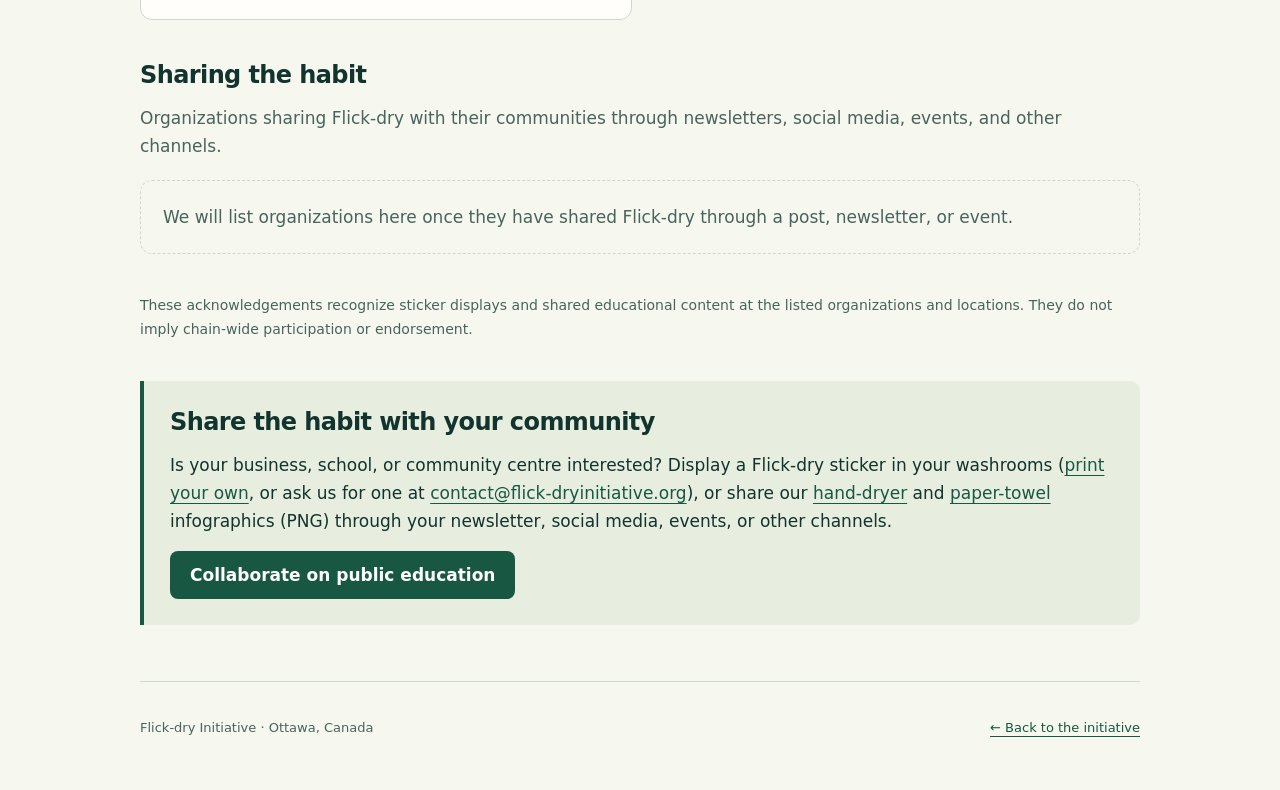
==== commit 16445502: "Flick-dry Initiative website Co-Authored-By: Claude Sonnet 5.5 <noreply@anthropic.com>" ====
--- a/community/index.html
+++ b/community/index.html
@@ -6,6 +6,9 @@
   <meta name="description" content="Meet the businesses, schools, and community organizations sharing the Flick-dry habit through washroom stickers and public education.">
   <meta name="referrer" content="strict-origin-when-cross-origin">
   <link rel="canonical" href="https://flick-dryinitiative.org/community/">
+  <link rel="icon" href="../assets/images/logo-v5.svg" type="image/svg+xml">
+  <link rel="icon" href="../assets/images/favicon-32-v5.png" type="image/png" sizes="32x32">
+  <link rel="apple-touch-icon" href="../assets/images/apple-touch-icon-v5.png">
   <title>Participating Organizations — Flick-dry Initiative</title>
   <meta property="og:type" content="website">
   <meta property="og:site_name" content="Flick-dry Initiative">
@@ -13,7 +16,7 @@
   <meta property="og:title" content="Participating Organizations — Flick-dry Initiative">
   <meta property="og:description" content="Meet the businesses, schools, and community organizations sharing the Flick-dry habit through washroom stickers and public education.">
   <meta property="og:url" content="https://flick-dryinitiative.org/community/">
-  <meta property="og:image" content="https://flick-dryinitiative.org/assets/images/share-card.png">
+  <meta property="og:image" content="https://flick-dryinitiative.org/assets/images/share-card-v5.png">
   <meta property="og:image:type" content="image/png">
   <meta property="og:image:width" content="1200">
   <meta property="og:image:height" content="630">
@@ -21,7 +24,7 @@
   <meta name="twitter:card" content="summary_large_image">
   <meta name="twitter:title" content="Participating Organizations — Flick-dry Initiative">
   <meta name="twitter:description" content="Meet the businesses, schools, and community organizations sharing the Flick-dry habit through washroom stickers and public education.">
-  <meta name="twitter:image" content="https://flick-dryinitiative.org/assets/images/share-card.png">
+  <meta name="twitter:image" content="https://flick-dryinitiative.org/assets/images/share-card-v5.png">
   <meta name="twitter:image:alt" content="Flick-dry Initiative — Flick first. Dry smarter. Hands flicking water into a sink, then drying with a hand dryer or a paper towel.">
   <link rel="stylesheet" href="community.css">
 </head>
@@ -29,7 +32,7 @@
   <a class="community-skip" href="#main">Skip to content</a>
   <header class="community-header">
     <div class="community-wrap community-bar">
-      <a class="community-brand" href="../">Flick-dry Initiative</a>
+      <a class="community-brand" href="../"><img src="../assets/images/logo-v5.svg" width="36" height="36" alt="">Flick-dry Initiative</a>
       <nav aria-label="Main navigation">
         <a href="../#participating-organizations">Home</a>
         <a href="../#how-to-flick-dry">How to flick-dry</a>
@@ -131,7 +134,7 @@
     <p class="community-acknowledgement-note">These acknowledgements recognize sticker displays and shared educational content at the listed organizations and locations. They do not imply chain-wide participation or endorsement.</p>
     <aside class="community-invitation" aria-labelledby="join-heading">
       <h2 id="join-heading">Share the habit with your community</h2>
-      <p>Is your business, school, or community centre interested? Display a Flick-dry sticker in your washrooms (<a href="../sticker/">print your own</a>, or ask us for one at <a href="mailto:contact@flick-dryinitiative.org">contact@flick-dryinitiative.org</a>), or share our <a href="../assets/images/wash-flick-dry-hand-dryer.png" download="wash-flick-dry-hand-dryer.png">hand-dryer</a> and <a href="../assets/images/wash-flick-dry-paper-towels.png" download="wash-flick-dry-paper-towels.png">paper-towel</a> infographics (PNG) through your newsletter, social media, events, or other channels.</p>
+      <p>Is your business, school, or community centre interested? Display a Flick-dry sticker in your washrooms (<a href="../sticker/">print your own</a>, or ask us for one at <a href="mailto:contact@flick-dryinitiative.org">contact@flick-dryinitiative.org</a>), or share our <a href="../assets/images/wash-flick-dry-hand-dryer-v5.png" download="wash-flick-dry-hand-dryer.png">hand-dryer</a> and <a href="../assets/images/wash-flick-dry-paper-towels-v5.png" download="wash-flick-dry-paper-towels.png">paper-towel</a> infographics (PNG) through your newsletter, social media, events, or other channels.</p>
       <a class="community-button" href="mailto:contact@flick-dryinitiative.org?subject=Flick-dry%20public%20education%20collaboration&amp;body=Organization%20name%3A%0AType%20(business%2C%20school%2C%20community%20centre%2C%20other)%3A%0ACity%3A%0AContact%20name%3A%0AHow%20you%20would%20like%20to%20share%20(social%20media%2C%20newsletter%2C%20event%2C%20other)%3A%0AMay%20we%20list%20you%20on%20our%20Participating%20Organizations%20page%3F%20(yes%2Fno)%3A%0A">Collaborate on public education</a>
     </aside>
   </main>
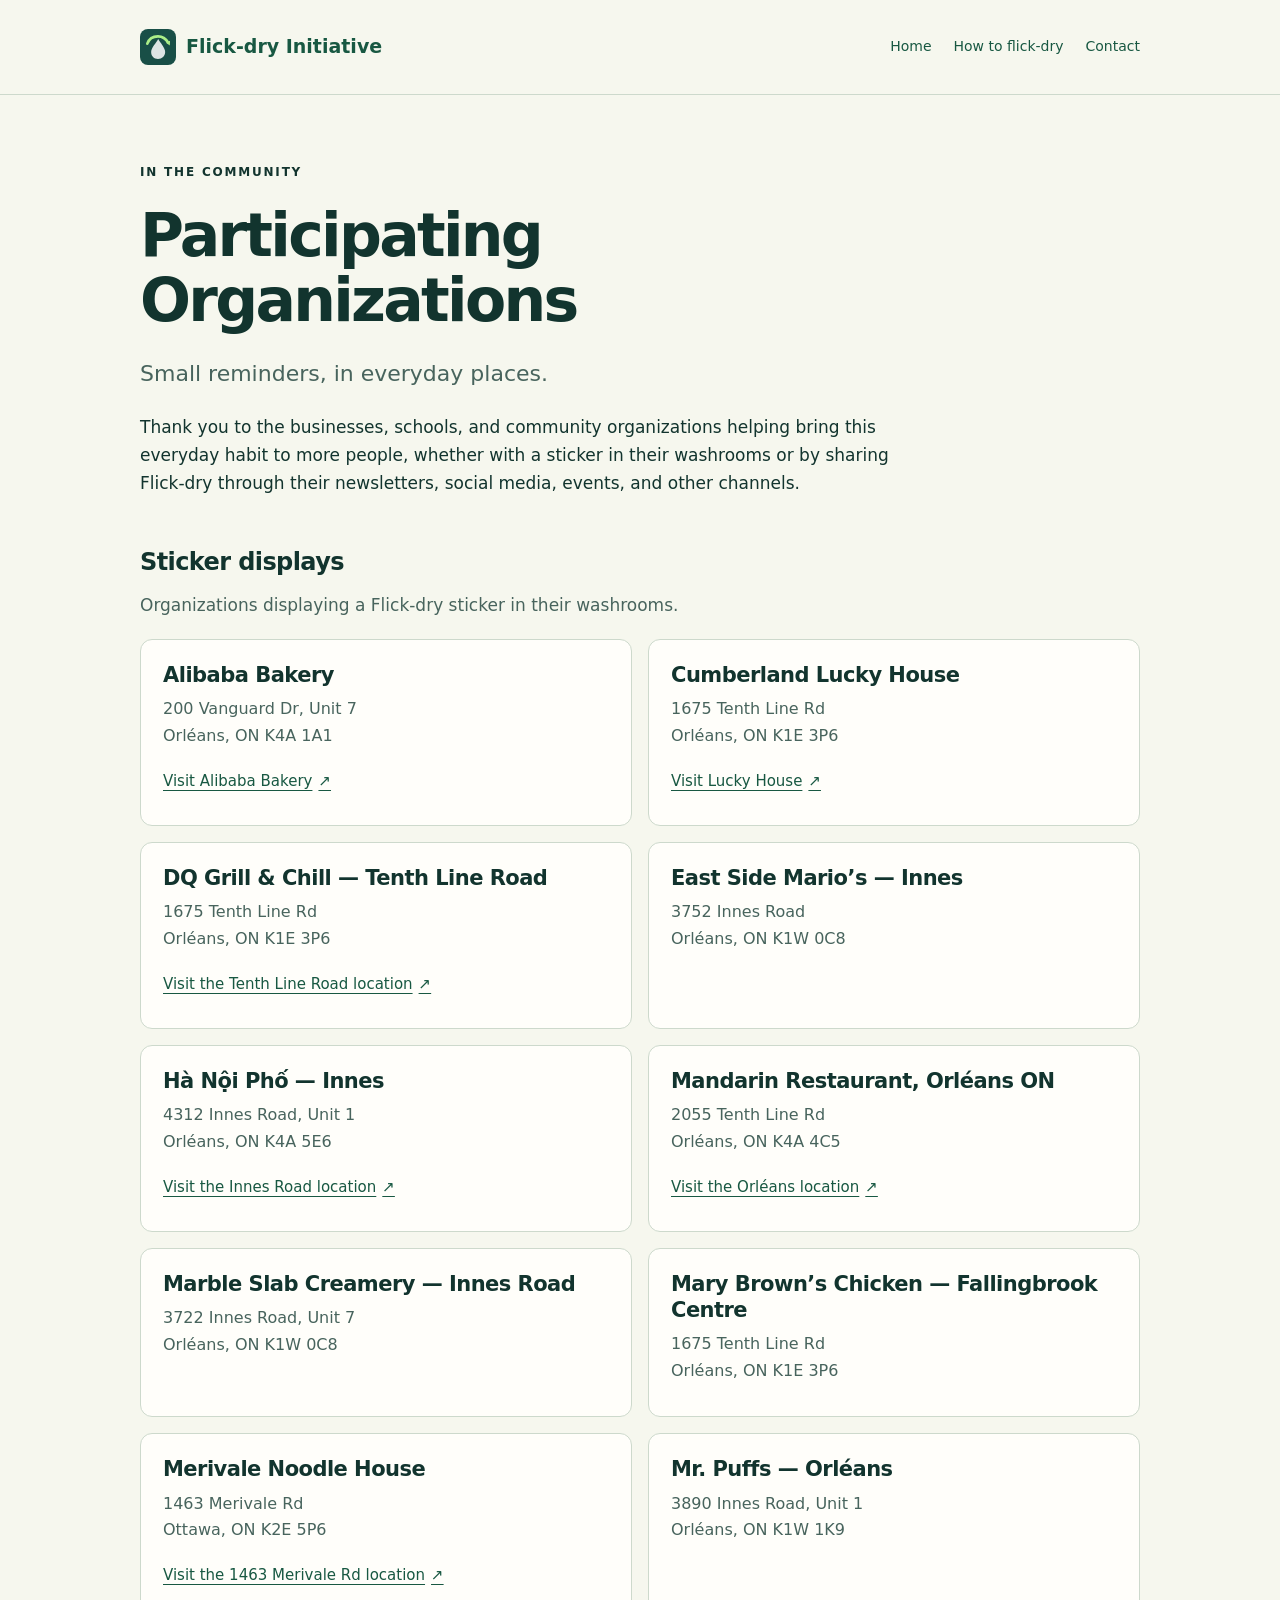
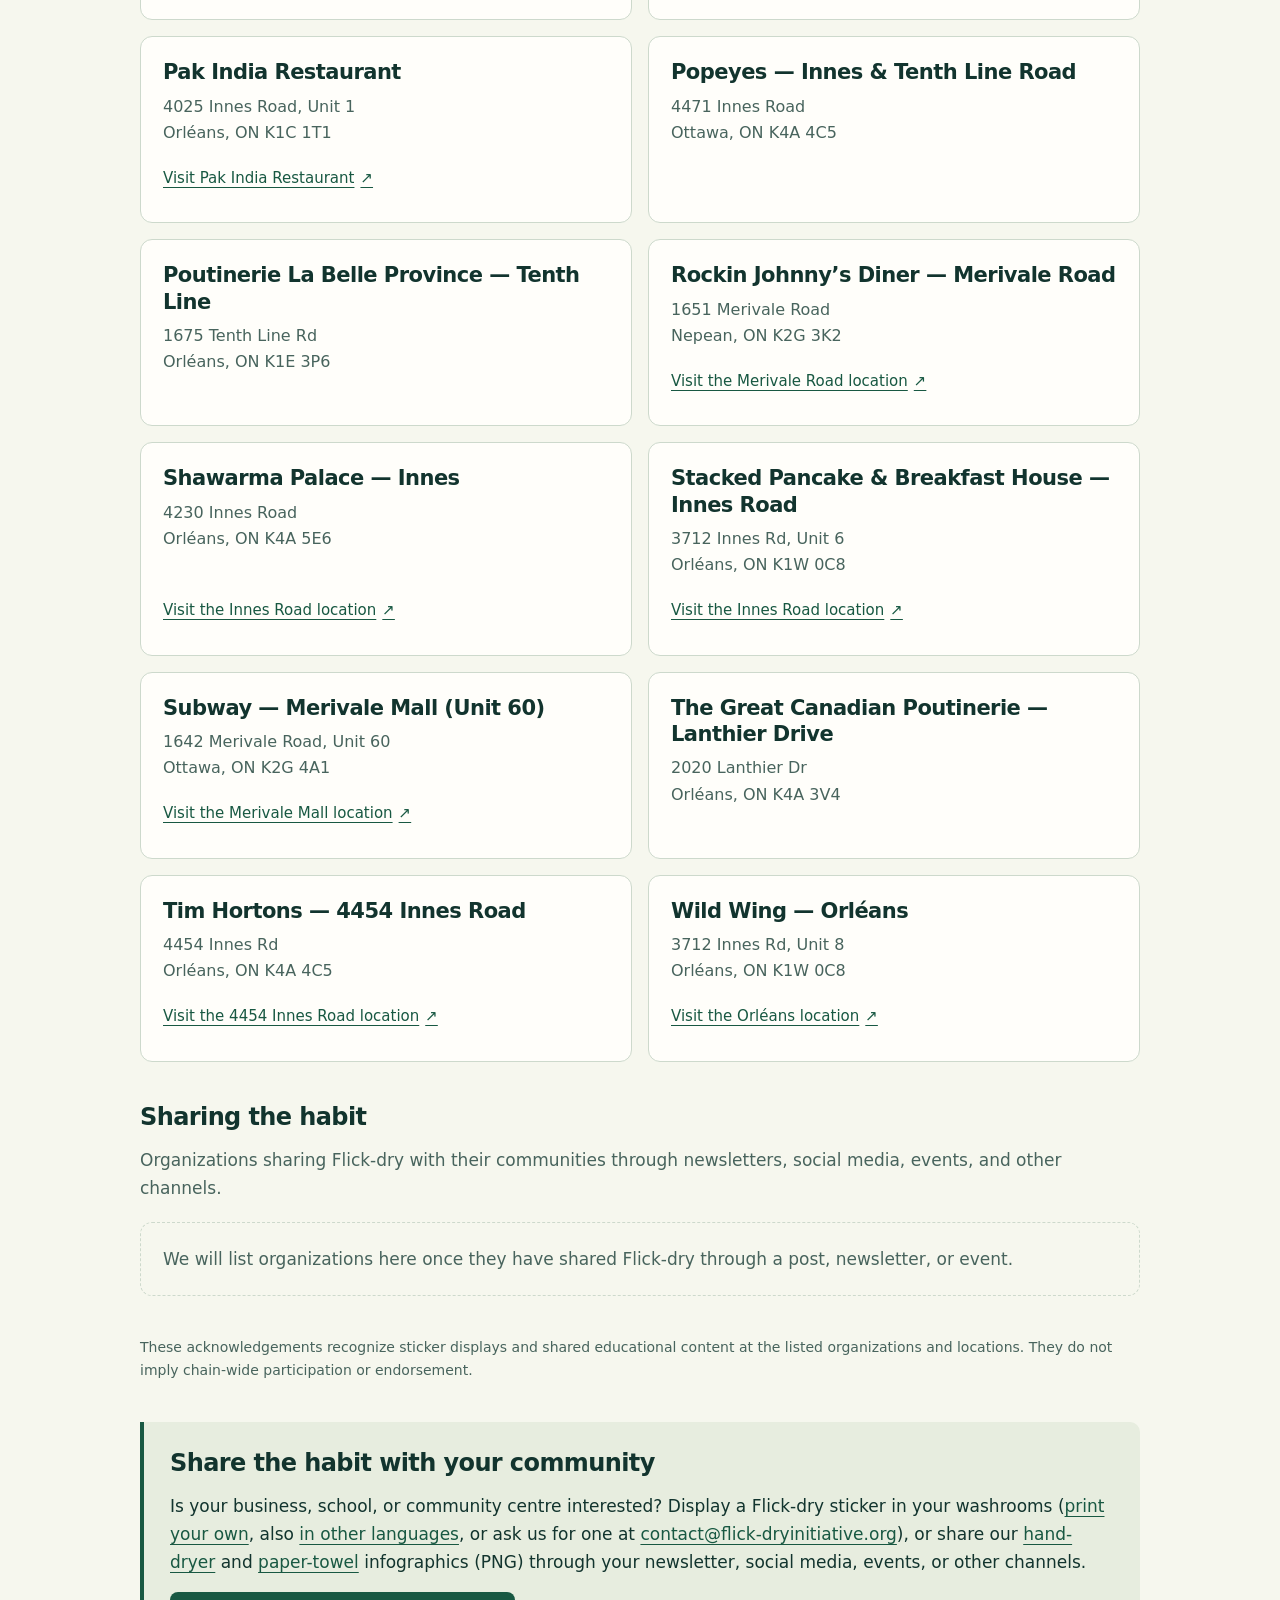
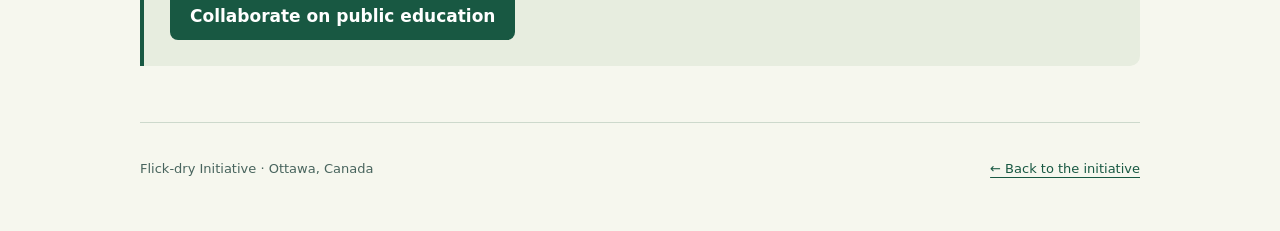
==== commit acdae861: "Flick-dry Initiative website Co-Authored-By: Claude Opus 5.5 <noreply@anthropic.com>" ====
--- a/community/index.html
+++ b/community/index.html
@@ -56,9 +56,17 @@
         <li class="community-card" aria-labelledby="alibaba-heading">
           <div class="community-card-copy">
             <h3 id="alibaba-heading">Alibaba Bakery</h3>
+            <p>200 Vanguard Dr, Unit 7<br>Orléans, ON K4A 1A1</p>
             <a href="https://www.alibababakery.com/">Visit Alibaba Bakery <span aria-hidden="true">↗</span></a>
           </div>
         </li>
+        <li class="community-card" aria-labelledby="cumberland-lucky-house-heading">
+          <div class="community-card-copy">
+            <h3 id="cumberland-lucky-house-heading">Cumberland Lucky House</h3>
+            <p>1675 Tenth Line Rd<br>Orléans, ON K1E 3P6</p>
+            <a href="https://www.luckyhousetakeout.com/">Visit Lucky House <span aria-hidden="true">↗</span></a>
+          </div>
+        </li>
         <li class="community-card" aria-labelledby="dq-tenth-line-heading">
           <div class="community-card-copy">
             <h3 id="dq-tenth-line-heading">DQ Grill &amp; Chill — Tenth Line Road</h3>
@@ -66,11 +74,30 @@
             <a href="https://www.dairyqueen.com/en-ca/locations/on/orleans/1675-tenth-line-rd/12098/">Visit the Tenth Line Road location <span aria-hidden="true">↗</span></a>
           </div>
         </li>
+        <li class="community-card" aria-labelledby="east-side-marios-heading">
+          <div class="community-card-copy">
+            <h3 id="east-side-marios-heading">East Side Mario’s — Innes</h3>
+            <p>3752 Innes Road<br>Orléans, ON K1W 0C8</p>
+          </div>
+        </li>
+        <li class="community-card" aria-labelledby="hanoi-pho-heading">
+          <div class="community-card-copy">
+            <h3 id="hanoi-pho-heading">Hà Nội Phố — Innes</h3>
+            <p>4312 Innes Road, Unit 1<br>Orléans, ON K4A 5E6</p>
+            <a href="https://www.hanoi-pho.com/contact.html">Visit the Innes Road location <span aria-hidden="true">↗</span></a>
+          </div>
+        </li>
         <li class="community-card" aria-labelledby="mandarin-heading">
           <div class="community-card-copy">
-            <h3 id="mandarin-heading">Mandarin Restaurant, Orleans ON</h3>
-            <p>Orleans, ON</p>
-            <a href="https://mandarinrestaurant.com/locations/orleans/">Visit the Orleans location <span aria-hidden="true">↗</span></a>
+            <h3 id="mandarin-heading">Mandarin Restaurant, Orléans ON</h3>
+            <p>2055 Tenth Line Rd<br>Orléans, ON K4A 4C5</p>
+            <a href="https://mandarinrestaurant.com/locations/orleans/">Visit the Orléans location <span aria-hidden="true">↗</span></a>
+          </div>
+        </li>
+        <li class="community-card" aria-labelledby="marble-slab-heading">
+          <div class="community-card-copy">
+            <h3 id="marble-slab-heading">Marble Slab Creamery — Innes Road</h3>
+            <p>3722 Innes Road, Unit 7<br>Orléans, ON K1W 0C8</p>
           </div>
         </li>
         <li class="community-card" aria-labelledby="mary-browns-heading">
@@ -86,10 +113,29 @@
             <a href="https://merivalenoodlehouse.ca/">Visit the 1463 Merivale Rd location <span aria-hidden="true">↗</span></a>
           </div>
         </li>
+        <li class="community-card" aria-labelledby="mr-puffs-heading">
+          <div class="community-card-copy">
+            <h3 id="mr-puffs-heading">Mr. Puffs — Orléans</h3>
+            <p>3890 Innes Road, Unit 1<br>Orléans, ON K1W 1K9</p>
+          </div>
+        </li>
+        <li class="community-card" aria-labelledby="pak-india-heading">
+          <div class="community-card-copy">
+            <h3 id="pak-india-heading">Pak India Restaurant</h3>
+            <p>4025 Innes Road, Unit 1<br>Orléans, ON K1C 1T1</p>
+            <a href="https://www.pakindiarestaurant.com/">Visit Pak India Restaurant <span aria-hidden="true">↗</span></a>
+          </div>
+        </li>
         <li class="community-card" aria-labelledby="popeyes-heading">
           <div class="community-card-copy">
             <h3 id="popeyes-heading">Popeyes — Innes &amp; Tenth Line Road</h3>
             <p>4471 Innes Road<br>Ottawa, ON K4A 4C5</p>
+          </div>
+        </li>
+        <li class="community-card" aria-labelledby="la-belle-province-heading">
+          <div class="community-card-copy">
+            <h3 id="la-belle-province-heading">Poutinerie La Belle Province — Tenth Line</h3>
+            <p>1675 Tenth Line Rd<br>Orléans, ON K1E 3P6</p>
           </div>
         </li>
         <li class="community-card" aria-labelledby="rockin-johnnys-heading">
@@ -99,6 +145,20 @@
             <a href="https://rockinjohnnysdiner.com/">Visit the Merivale Road location <span aria-hidden="true">↗</span></a>
           </div>
         </li>
+        <li class="community-card" aria-labelledby="shawarma-palace-heading">
+          <div class="community-card-copy">
+            <h3 id="shawarma-palace-heading">Shawarma Palace — Innes</h3>
+            <p>4230 Innes Road<br>Orléans, ON K4A 5E6</p>
+            <a href="https://shawarmapalace.ca/locations/orleans/">Visit the Innes Road location <span aria-hidden="true">↗</span></a>
+          </div>
+        </li>
+        <li class="community-card" aria-labelledby="stacked-heading">
+          <div class="community-card-copy">
+            <h3 id="stacked-heading">Stacked Pancake &amp; Breakfast House — Innes Road</h3>
+            <p>3712 Innes Rd, Unit 6<br>Orléans, ON K1W 0C8</p>
+            <a href="https://stacked.ca/restaurant/orleans---innes">Visit the Innes Road location <span aria-hidden="true">↗</span></a>
+          </div>
+        </li>
         <li class="community-card" aria-labelledby="subway-heading">
           <div class="community-card-copy">
             <h3 id="subway-heading">Subway — Merivale Mall (Unit 60)</h3>
@@ -106,11 +166,24 @@
             <a href="https://restaurants.subway.com/canada/on/ottawa/1642-merivale-road">Visit the Merivale Mall location <span aria-hidden="true">↗</span></a>
           </div>
         </li>
+        <li class="community-card" aria-labelledby="great-canadian-poutinerie-heading">
+          <div class="community-card-copy">
+            <h3 id="great-canadian-poutinerie-heading">The Great Canadian Poutinerie — Lanthier Drive</h3>
+            <p>2020 Lanthier Dr<br>Orléans, ON K4A 3V4</p>
+          </div>
+        </li>
         <li class="community-card" aria-labelledby="tim-hortons-heading">
           <div class="community-card-copy">
             <h3 id="tim-hortons-heading">Tim Hortons — 4454 Innes Road</h3>
-            <p>4454 Innes Rd<br>Orleans, ON K4A 4C5</p>
+            <p>4454 Innes Rd<br>Orléans, ON K4A 4C5</p>
             <a href="https://locations.timhortons.ca/en/on/orleans/4454-innes-rd">Visit the 4454 Innes Road location <span aria-hidden="true">↗</span></a>
+          </div>
+        </li>
+        <li class="community-card" aria-labelledby="wild-wing-heading">
+          <div class="community-card-copy">
+            <h3 id="wild-wing-heading">Wild Wing — Orléans</h3>
+            <p>3712 Innes Rd, Unit 8<br>Orléans, ON K1W 0C8</p>
+            <a href="https://www.wildwingrestaurants.com/location/ottawa-orleans/">Visit the Orléans location <span aria-hidden="true">↗</span></a>
           </div>
         </li>
       </ul>
@@ -134,7 +207,7 @@
     <p class="community-acknowledgement-note">These acknowledgements recognize sticker displays and shared educational content at the listed organizations and locations. They do not imply chain-wide participation or endorsement.</p>
     <aside class="community-invitation" aria-labelledby="join-heading">
       <h2 id="join-heading">Share the habit with your community</h2>
-      <p>Is your business, school, or community centre interested? Display a Flick-dry sticker in your washrooms (<a href="../sticker/">print your own</a>, or ask us for one at <a href="mailto:contact@flick-dryinitiative.org">contact@flick-dryinitiative.org</a>), or share our <a href="../assets/images/wash-flick-dry-hand-dryer-v5.png" download="wash-flick-dry-hand-dryer.png">hand-dryer</a> and <a href="../assets/images/wash-flick-dry-paper-towels-v5.png" download="wash-flick-dry-paper-towels.png">paper-towel</a> infographics (PNG) through your newsletter, social media, events, or other channels.</p>
+      <p>Is your business, school, or community centre interested? Display a Flick-dry sticker in your washrooms (<a href="../sticker/">print your own</a>, also <a href="../sticker/#languages">in other languages</a>, or ask us for one at <a href="mailto:contact@flick-dryinitiative.org">contact@flick-dryinitiative.org</a>), or share our <a href="../assets/images/wash-flick-dry-hand-dryer-v5.png" download="wash-flick-dry-hand-dryer.png">hand-dryer</a> and <a href="../assets/images/wash-flick-dry-paper-towels-v5.png" download="wash-flick-dry-paper-towels.png">paper-towel</a> infographics (PNG) through your newsletter, social media, events, or other channels.</p>
       <a class="community-button" href="mailto:contact@flick-dryinitiative.org?subject=Flick-dry%20public%20education%20collaboration&amp;body=Organization%20name%3A%0AType%20(business%2C%20school%2C%20community%20centre%2C%20other)%3A%0ACity%3A%0AContact%20name%3A%0AHow%20you%20would%20like%20to%20share%20(social%20media%2C%20newsletter%2C%20event%2C%20other)%3A%0AMay%20we%20list%20you%20on%20our%20Participating%20Organizations%20page%3F%20(yes%2Fno)%3A%0A">Collaborate on public education</a>
     </aside>
   </main>
--- a/community/community.css
+++ b/community/community.css
@@ -21,6 +21,7 @@
 .community-header { border-bottom: 1px solid var(--line); }
 .community-bar { display: flex; align-items: center; justify-content: space-between; gap: 24px; padding-block: 25px; }
 .community-brand { font-weight: 800; font-size: 19px; text-decoration: none; }
+.community-brand img { margin-right: 10px; border-radius: 8px; }
 .community-bar nav { display: flex; flex-wrap: wrap; gap: 4px 22px; font-size: 14px; }
 .community-bar a { display: inline-flex; align-items: center; min-height: 44px; }
 .community-bar nav a { text-decoration: none; }
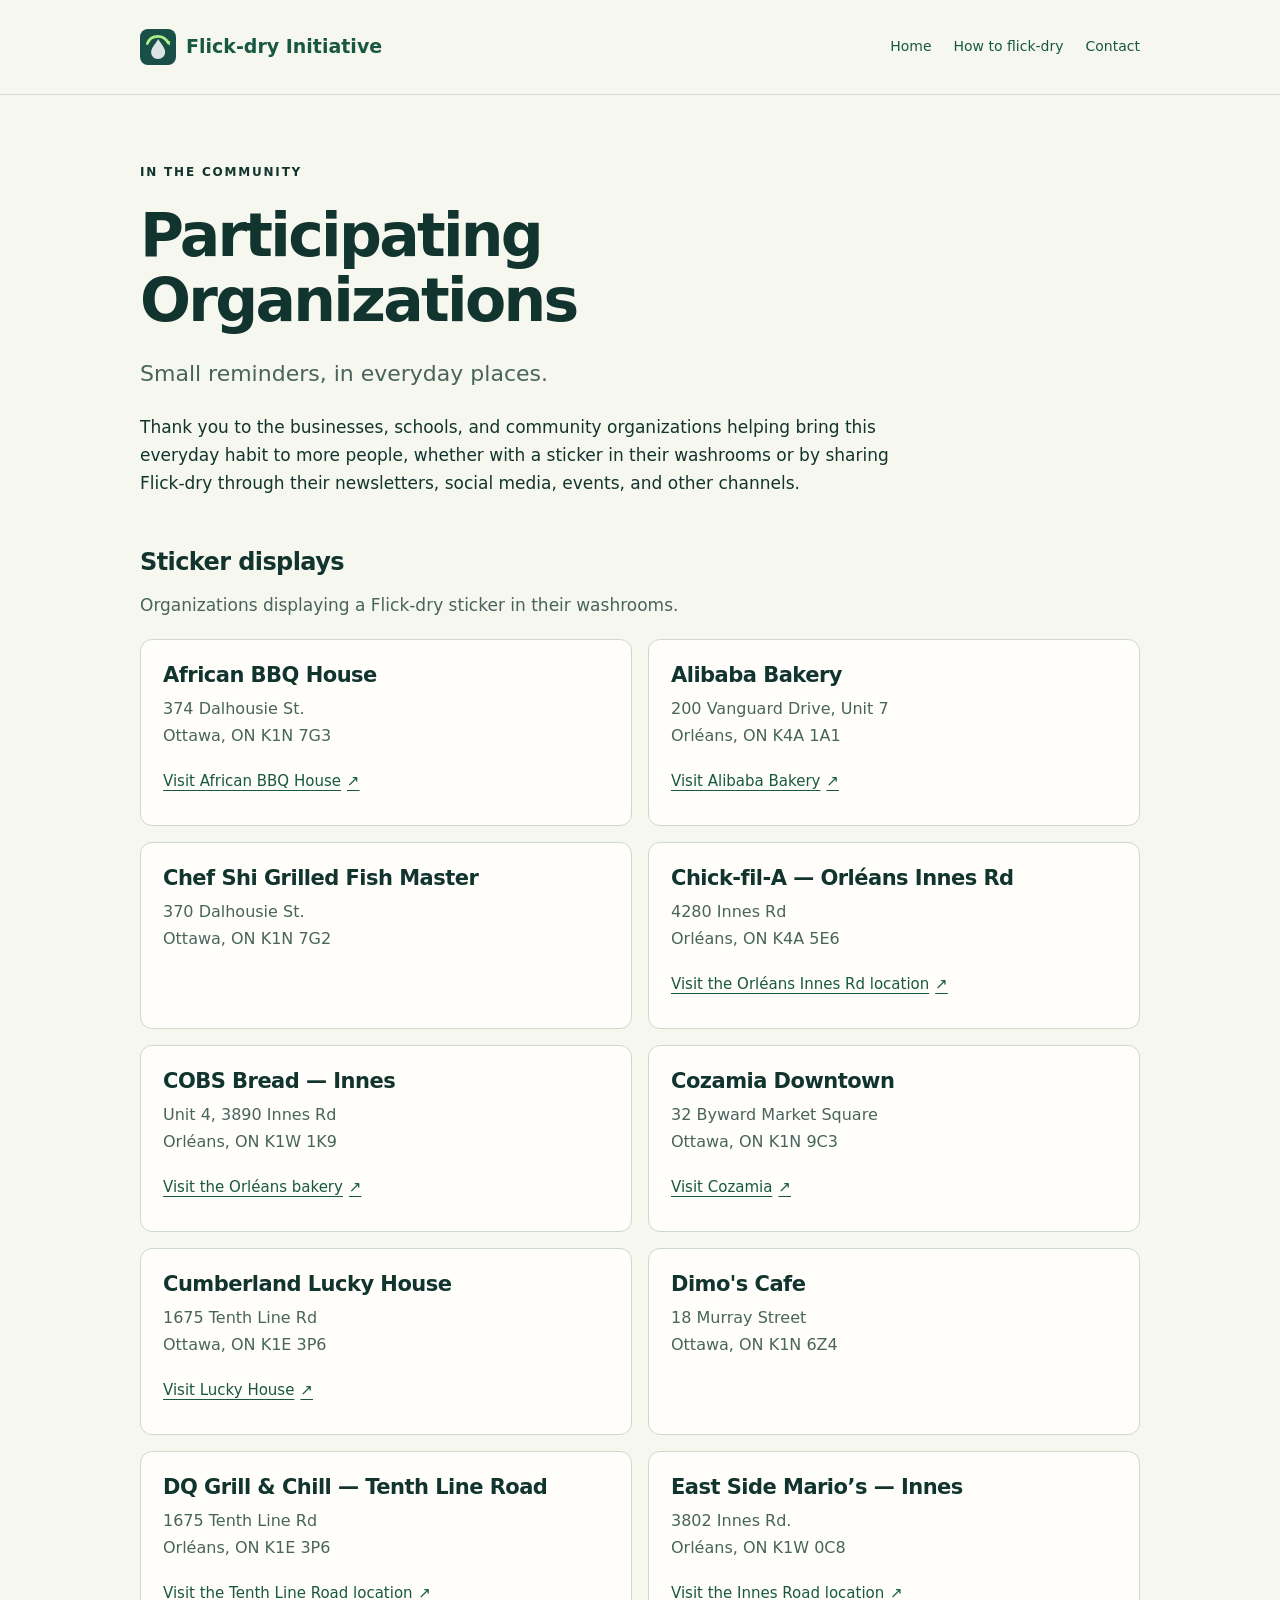
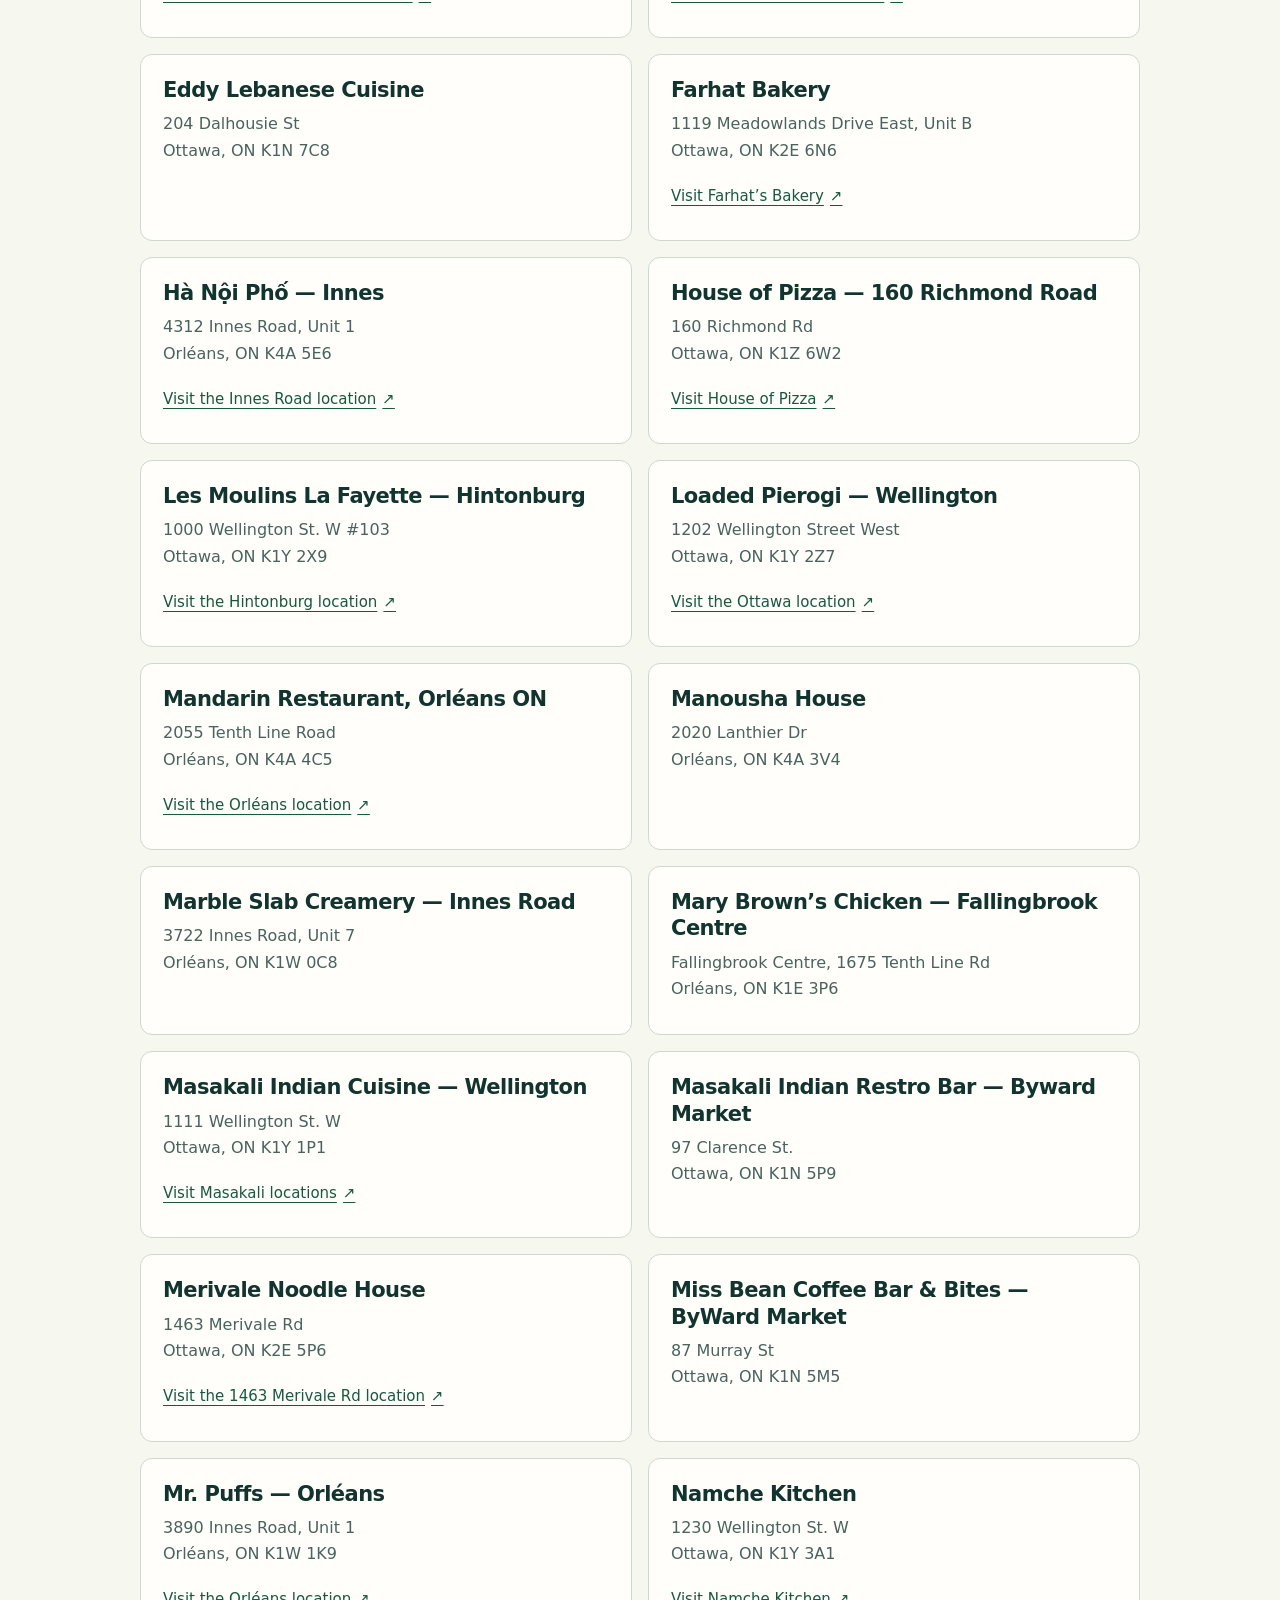
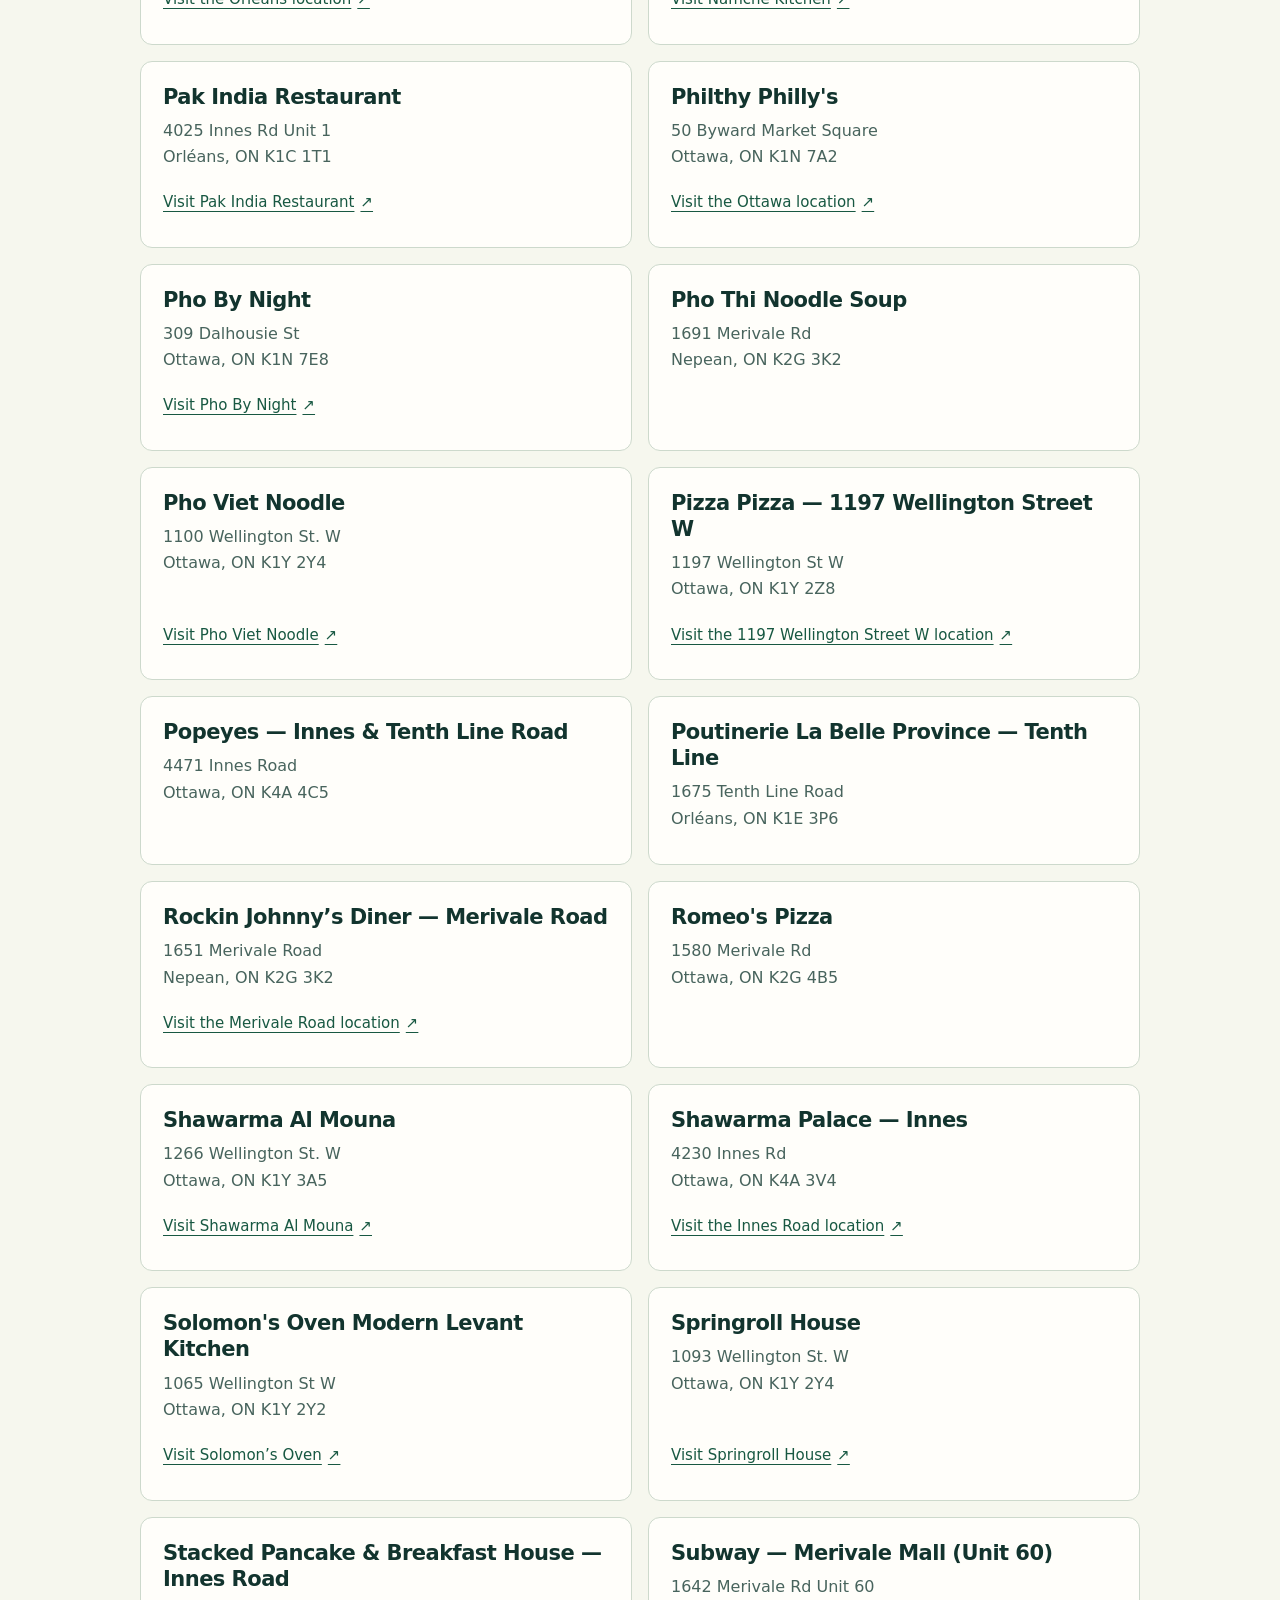
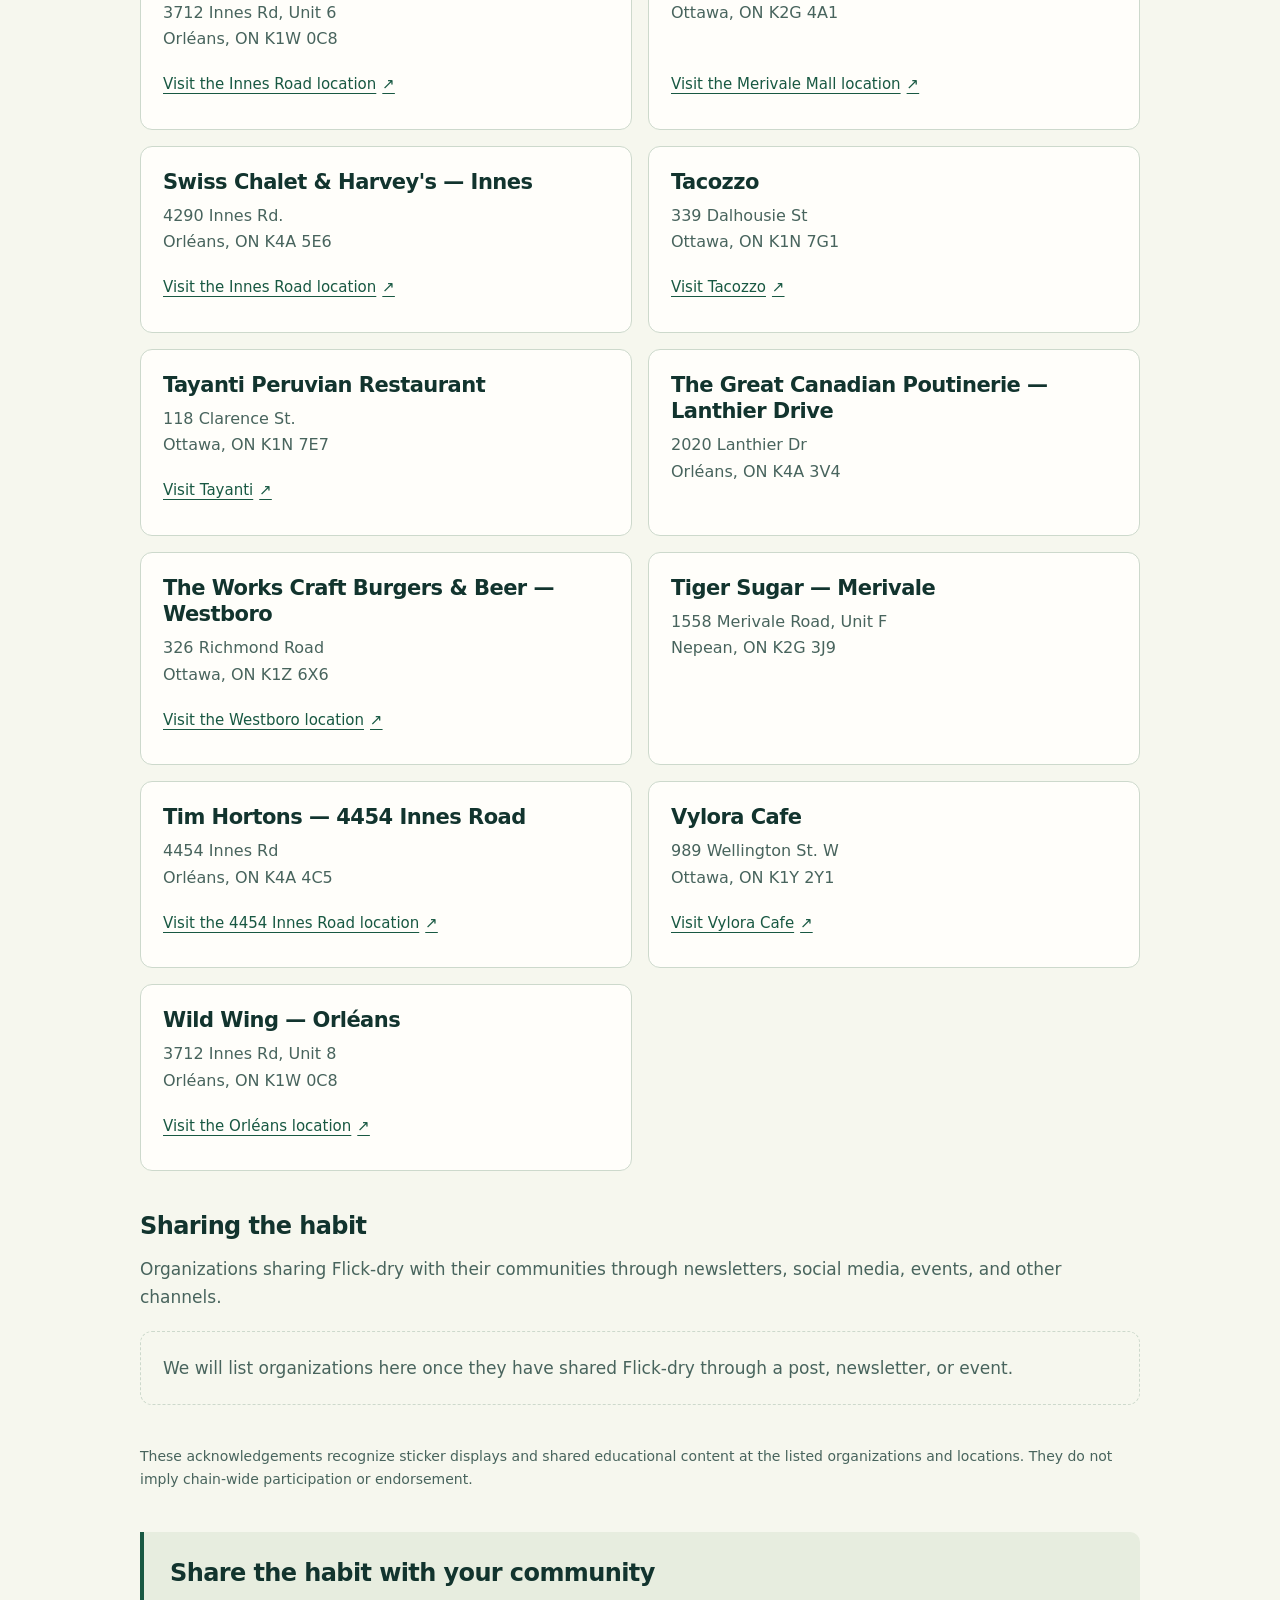
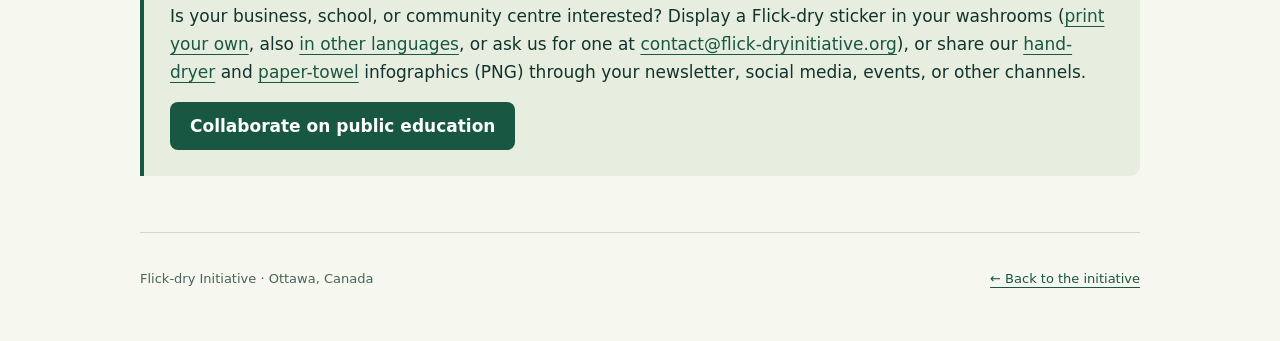
==== commit ff5859a2: "Flick-dry Initiative website Co-Authored-By: Claude Opus 5.5 <noreply@anthropic.com>" ====
--- a/community/index.html
+++ b/community/index.html
@@ -53,18 +53,58 @@
       <h2 id="stickers-heading">Sticker displays</h2>
       <p class="community-section-lead">Organizations displaying a Flick-dry sticker in their washrooms.</p>
       <ul class="community-grid" role="list" aria-label="Organizations displaying stickers, alphabetical by name">
+        <li class="community-card" aria-labelledby="african-bbq-house-heading">
+          <div class="community-card-copy">
+            <h3 id="african-bbq-house-heading">African BBQ House</h3>
+            <p>374 Dalhousie St.<br>Ottawa, ON K1N 7G3</p>
+            <a href="https://www.africanbbqhouse.com/locations">Visit African BBQ House <span aria-hidden="true">↗</span></a>
+          </div>
+        </li>
         <li class="community-card" aria-labelledby="alibaba-heading">
           <div class="community-card-copy">
             <h3 id="alibaba-heading">Alibaba Bakery</h3>
-            <p>200 Vanguard Dr, Unit 7<br>Orléans, ON K4A 1A1</p>
+            <p>200 Vanguard Drive, Unit 7<br>Orléans, ON K4A 1A1</p>
             <a href="https://www.alibababakery.com/">Visit Alibaba Bakery <span aria-hidden="true">↗</span></a>
           </div>
         </li>
+        <li class="community-card" aria-labelledby="chef-shi-grilled-fish-master-heading">
+          <div class="community-card-copy">
+            <h3 id="chef-shi-grilled-fish-master-heading">Chef Shi Grilled Fish Master</h3>
+            <p>370 Dalhousie St.<br>Ottawa, ON K1N 7G2</p>
+          </div>
+        </li>
+        <li class="community-card" aria-labelledby="chick-fil-a-orleans-innes-rd-heading">
+          <div class="community-card-copy">
+            <h3 id="chick-fil-a-orleans-innes-rd-heading">Chick-fil-A — Orléans Innes Rd</h3>
+            <p>4280 Innes Rd<br>Orléans, ON K4A 5E6</p>
+            <a href="https://www.chick-fil-a.ca/locations/on/orleans-innes-rd">Visit the Orléans Innes Rd location <span aria-hidden="true">↗</span></a>
+          </div>
+        </li>
+        <li class="community-card" aria-labelledby="cobs-bread-innes-heading">
+          <div class="community-card-copy">
+            <h3 id="cobs-bread-innes-heading">COBS Bread — Innes</h3>
+            <p>Unit 4, 3890 Innes Rd<br>Orléans, ON K1W 1K9</p>
+            <a href="https://www.cobsbread.com/pages/bakeries/orleans-bakery">Visit the Orléans bakery <span aria-hidden="true">↗</span></a>
+          </div>
+        </li>
+        <li class="community-card" aria-labelledby="cozamia-downtown-heading">
+          <div class="community-card-copy">
+            <h3 id="cozamia-downtown-heading">Cozamia Downtown</h3>
+            <p>32 Byward Market Square<br>Ottawa, ON K1N 9C3</p>
+            <a href="https://cozamia.ca/">Visit Cozamia <span aria-hidden="true">↗</span></a>
+          </div>
+        </li>
         <li class="community-card" aria-labelledby="cumberland-lucky-house-heading">
           <div class="community-card-copy">
             <h3 id="cumberland-lucky-house-heading">Cumberland Lucky House</h3>
-            <p>1675 Tenth Line Rd<br>Orléans, ON K1E 3P6</p>
-            <a href="https://www.luckyhousetakeout.com/">Visit Lucky House <span aria-hidden="true">↗</span></a>
+            <p>1675 Tenth Line Rd<br>Ottawa, ON K1E 3P6</p>
+            <a href="https://www.luckyhousetakeout.com/contact-us/">Visit Lucky House <span aria-hidden="true">↗</span></a>
+          </div>
+        </li>
+        <li class="community-card" aria-labelledby="dimo-s-cafe-heading">
+          <div class="community-card-copy">
+            <h3 id="dimo-s-cafe-heading">Dimo&#x27;s Cafe</h3>
+            <p>18 Murray Street<br>Ottawa, ON K1N 6Z4</p>
           </div>
         </li>
         <li class="community-card" aria-labelledby="dq-tenth-line-heading">
@@ -77,7 +117,21 @@
         <li class="community-card" aria-labelledby="east-side-marios-heading">
           <div class="community-card-copy">
             <h3 id="east-side-marios-heading">East Side Mario’s — Innes</h3>
-            <p>3752 Innes Road<br>Orléans, ON K1W 0C8</p>
+            <p>3802 Innes Rd.<br>Orléans, ON K1W 0C8</p>
+            <a href="https://www.eastsidemarios.com/en/locations/on/orleans/3802-innes-rd.">Visit the Innes Road location <span aria-hidden="true">↗</span></a>
+          </div>
+        </li>
+        <li class="community-card" aria-labelledby="eddy-lebanese-cuisine-heading">
+          <div class="community-card-copy">
+            <h3 id="eddy-lebanese-cuisine-heading">Eddy Lebanese Cuisine</h3>
+            <p>204 Dalhousie St<br>Ottawa, ON K1N 7C8</p>
+          </div>
+        </li>
+        <li class="community-card" aria-labelledby="farhat-bakery-heading">
+          <div class="community-card-copy">
+            <h3 id="farhat-bakery-heading">Farhat Bakery</h3>
+            <p>1119 Meadowlands Drive East, Unit B<br>Ottawa, ON K2E 6N6</p>
+            <a href="https://farhatsbakery.com/">Visit Farhat’s Bakery <span aria-hidden="true">↗</span></a>
           </div>
         </li>
         <li class="community-card" aria-labelledby="hanoi-pho-heading">
@@ -87,11 +141,38 @@
             <a href="https://www.hanoi-pho.com/contact.html">Visit the Innes Road location <span aria-hidden="true">↗</span></a>
           </div>
         </li>
+        <li class="community-card" aria-labelledby="house-of-pizza-160-richmond-road-heading">
+          <div class="community-card-copy">
+            <h3 id="house-of-pizza-160-richmond-road-heading">House of Pizza — 160 Richmond Road</h3>
+            <p>160 Richmond Rd<br>Ottawa, ON K1Z 6W2</p>
+            <a href="https://houseofpizza.ca/">Visit House of Pizza <span aria-hidden="true">↗</span></a>
+          </div>
+        </li>
+        <li class="community-card" aria-labelledby="les-moulins-la-fayette-hintonburg-heading">
+          <div class="community-card-copy">
+            <h3 id="les-moulins-la-fayette-hintonburg-heading">Les Moulins La Fayette — Hintonburg</h3>
+            <p>1000 Wellington St. W #103<br>Ottawa, ON K1Y 2X9</p>
+            <a href="https://lesmoulinslafayette.com/en/stores/ottawa/">Visit the Hintonburg location <span aria-hidden="true">↗</span></a>
+          </div>
+        </li>
+        <li class="community-card" aria-labelledby="loaded-pierogi-wellington-heading">
+          <div class="community-card-copy">
+            <h3 id="loaded-pierogi-wellington-heading">Loaded Pierogi — Wellington</h3>
+            <p>1202 Wellington Street West<br>Ottawa, ON K1Y 2Z7</p>
+            <a href="https://loadedpierogi.com/location/ottawa-on/">Visit the Ottawa location <span aria-hidden="true">↗</span></a>
+          </div>
+        </li>
         <li class="community-card" aria-labelledby="mandarin-heading">
           <div class="community-card-copy">
             <h3 id="mandarin-heading">Mandarin Restaurant, Orléans ON</h3>
-            <p>2055 Tenth Line Rd<br>Orléans, ON K4A 4C5</p>
+            <p>2055 Tenth Line Road<br>Orléans, ON K4A 4C5</p>
             <a href="https://mandarinrestaurant.com/locations/orleans/">Visit the Orléans location <span aria-hidden="true">↗</span></a>
+          </div>
+        </li>
+        <li class="community-card" aria-labelledby="manousha-house-heading">
+          <div class="community-card-copy">
+            <h3 id="manousha-house-heading">Manousha House</h3>
+            <p>2020 Lanthier Dr<br>Orléans, ON K4A 3V4</p>
           </div>
         </li>
         <li class="community-card" aria-labelledby="marble-slab-heading">
@@ -103,7 +184,20 @@
         <li class="community-card" aria-labelledby="mary-browns-heading">
           <div class="community-card-copy">
             <h3 id="mary-browns-heading">Mary Brown’s Chicken — Fallingbrook Centre</h3>
-            <p>1675 Tenth Line Rd<br>Orléans, ON K1E 3P6</p>
+            <p>Fallingbrook Centre, 1675 Tenth Line Rd<br>Orléans, ON K1E 3P6</p>
+          </div>
+        </li>
+        <li class="community-card" aria-labelledby="masakali-indian-cuisine-wellington-heading">
+          <div class="community-card-copy">
+            <h3 id="masakali-indian-cuisine-wellington-heading">Masakali Indian Cuisine — Wellington</h3>
+            <p>1111 Wellington St. W<br>Ottawa, ON K1Y 1P1</p>
+            <a href="https://masakaliottawa.ca/locations">Visit Masakali locations <span aria-hidden="true">↗</span></a>
+          </div>
+        </li>
+        <li class="community-card" aria-labelledby="masakali-indian-restro-bar-byward-market-heading">
+          <div class="community-card-copy">
+            <h3 id="masakali-indian-restro-bar-byward-market-heading">Masakali Indian Restro Bar — Byward Market</h3>
+            <p>97 Clarence St.<br>Ottawa, ON K1N 5P9</p>
           </div>
         </li>
         <li class="community-card" aria-labelledby="merivale-heading">
@@ -113,17 +207,65 @@
             <a href="https://merivalenoodlehouse.ca/">Visit the 1463 Merivale Rd location <span aria-hidden="true">↗</span></a>
           </div>
         </li>
+        <li class="community-card" aria-labelledby="miss-bean-coffee-bar-bites-byward-market-heading">
+          <div class="community-card-copy">
+            <h3 id="miss-bean-coffee-bar-bites-byward-market-heading">Miss Bean Coffee Bar &amp; Bites — ByWard Market</h3>
+            <p>87 Murray St<br>Ottawa, ON K1N 5M5</p>
+          </div>
+        </li>
         <li class="community-card" aria-labelledby="mr-puffs-heading">
           <div class="community-card-copy">
             <h3 id="mr-puffs-heading">Mr. Puffs — Orléans</h3>
             <p>3890 Innes Road, Unit 1<br>Orléans, ON K1W 1K9</p>
+            <a href="https://mrpuffs.com/en/pages/mr-puffs-orleans-restaurant-dessert-bar-coffee-ice-cream-delivery">Visit the Orléans location <span aria-hidden="true">↗</span></a>
+          </div>
+        </li>
+        <li class="community-card" aria-labelledby="namche-kitchen-heading">
+          <div class="community-card-copy">
+            <h3 id="namche-kitchen-heading">Namche Kitchen</h3>
+            <p>1230 Wellington St. W<br>Ottawa, ON K1Y 3A1</p>
+            <a href="https://namchekitchen.ca/">Visit Namche Kitchen <span aria-hidden="true">↗</span></a>
           </div>
         </li>
         <li class="community-card" aria-labelledby="pak-india-heading">
           <div class="community-card-copy">
             <h3 id="pak-india-heading">Pak India Restaurant</h3>
-            <p>4025 Innes Road, Unit 1<br>Orléans, ON K1C 1T1</p>
+            <p>4025 Innes Rd Unit 1<br>Orléans, ON K1C 1T1</p>
             <a href="https://www.pakindiarestaurant.com/">Visit Pak India Restaurant <span aria-hidden="true">↗</span></a>
+          </div>
+        </li>
+        <li class="community-card" aria-labelledby="philthy-philly-s-heading">
+          <div class="community-card-copy">
+            <h3 id="philthy-philly-s-heading">Philthy Philly&#x27;s</h3>
+            <p>50 Byward Market Square<br>Ottawa, ON K1N 7A2</p>
+            <a href="https://philthyphillys.com/ottawa-byward-market/">Visit the Ottawa location <span aria-hidden="true">↗</span></a>
+          </div>
+        </li>
+        <li class="community-card" aria-labelledby="pho-by-night-heading">
+          <div class="community-card-copy">
+            <h3 id="pho-by-night-heading">Pho By Night</h3>
+            <p>309 Dalhousie St<br>Ottawa, ON K1N 7E8</p>
+            <a href="https://phobynight.com/">Visit Pho By Night <span aria-hidden="true">↗</span></a>
+          </div>
+        </li>
+        <li class="community-card" aria-labelledby="pho-thi-noodle-soup-heading">
+          <div class="community-card-copy">
+            <h3 id="pho-thi-noodle-soup-heading">Pho Thi Noodle Soup</h3>
+            <p>1691 Merivale Rd<br>Nepean, ON K2G 3K2</p>
+          </div>
+        </li>
+        <li class="community-card" aria-labelledby="pho-viet-noodle-heading">
+          <div class="community-card-copy">
+            <h3 id="pho-viet-noodle-heading">Pho Viet Noodle</h3>
+            <p>1100 Wellington St. W<br>Ottawa, ON K1Y 2Y4</p>
+            <a href="https://phovietnoodle.ca/">Visit Pho Viet Noodle <span aria-hidden="true">↗</span></a>
+          </div>
+        </li>
+        <li class="community-card" aria-labelledby="pizza-pizza-1197-wellington-street-w-heading">
+          <div class="community-card-copy">
+            <h3 id="pizza-pizza-1197-wellington-street-w-heading">Pizza Pizza — 1197 Wellington Street W</h3>
+            <p>1197 Wellington St W<br>Ottawa, ON K1Y 2Z8</p>
+            <a href="https://www.pizzapizza.ca/restaurant-locator/ontario/ottawa/1197-wellington-st-w/">Visit the 1197 Wellington Street W location <span aria-hidden="true">↗</span></a>
           </div>
         </li>
         <li class="community-card" aria-labelledby="popeyes-heading">
@@ -135,7 +277,7 @@
         <li class="community-card" aria-labelledby="la-belle-province-heading">
           <div class="community-card-copy">
             <h3 id="la-belle-province-heading">Poutinerie La Belle Province — Tenth Line</h3>
-            <p>1675 Tenth Line Rd<br>Orléans, ON K1E 3P6</p>
+            <p>1675 Tenth Line Road<br>Orléans, ON K1E 3P6</p>
           </div>
         </li>
         <li class="community-card" aria-labelledby="rockin-johnnys-heading">
@@ -145,11 +287,38 @@
             <a href="https://rockinjohnnysdiner.com/">Visit the Merivale Road location <span aria-hidden="true">↗</span></a>
           </div>
         </li>
+        <li class="community-card" aria-labelledby="romeo-s-pizza-heading">
+          <div class="community-card-copy">
+            <h3 id="romeo-s-pizza-heading">Romeo&#x27;s Pizza</h3>
+            <p>1580 Merivale Rd<br>Ottawa, ON K2G 4B5</p>
+          </div>
+        </li>
+        <li class="community-card" aria-labelledby="shawarma-al-mouna-heading">
+          <div class="community-card-copy">
+            <h3 id="shawarma-al-mouna-heading">Shawarma Al Mouna</h3>
+            <p>1266 Wellington St. W<br>Ottawa, ON K1Y 3A5</p>
+            <a href="https://www.shawarmaalmouna.com/">Visit Shawarma Al Mouna <span aria-hidden="true">↗</span></a>
+          </div>
+        </li>
         <li class="community-card" aria-labelledby="shawarma-palace-heading">
           <div class="community-card-copy">
             <h3 id="shawarma-palace-heading">Shawarma Palace — Innes</h3>
-            <p>4230 Innes Road<br>Orléans, ON K4A 5E6</p>
+            <p>4230 Innes Rd<br>Ottawa, ON K4A 3V4</p>
             <a href="https://shawarmapalace.ca/locations/orleans/">Visit the Innes Road location <span aria-hidden="true">↗</span></a>
+          </div>
+        </li>
+        <li class="community-card" aria-labelledby="solomon-s-oven-modern-levant-kitchen-heading">
+          <div class="community-card-copy">
+            <h3 id="solomon-s-oven-modern-levant-kitchen-heading">Solomon&#x27;s Oven Modern Levant Kitchen</h3>
+            <p>1065 Wellington St W<br>Ottawa, ON K1Y 2Y2</p>
+            <a href="https://www.solomonsoven.ca/">Visit Solomon’s Oven <span aria-hidden="true">↗</span></a>
+          </div>
+        </li>
+        <li class="community-card" aria-labelledby="springroll-house-heading">
+          <div class="community-card-copy">
+            <h3 id="springroll-house-heading">Springroll House</h3>
+            <p>1093 Wellington St. W<br>Ottawa, ON K1Y 2Y4</p>
+            <a href="https://springrollhouse.com/">Visit Springroll House <span aria-hidden="true">↗</span></a>
           </div>
         </li>
         <li class="community-card" aria-labelledby="stacked-heading">
@@ -162,14 +331,48 @@
         <li class="community-card" aria-labelledby="subway-heading">
           <div class="community-card-copy">
             <h3 id="subway-heading">Subway — Merivale Mall (Unit 60)</h3>
-            <p>1642 Merivale Road, Unit 60<br>Ottawa, ON K2G 4A1</p>
+            <p>1642 Merivale Rd Unit 60<br>Ottawa, ON K2G 4A1</p>
             <a href="https://restaurants.subway.com/canada/on/ottawa/1642-merivale-road">Visit the Merivale Mall location <span aria-hidden="true">↗</span></a>
+          </div>
+        </li>
+        <li class="community-card" aria-labelledby="swiss-chalet-harvey-s-innes-heading">
+          <div class="community-card-copy">
+            <h3 id="swiss-chalet-harvey-s-innes-heading">Swiss Chalet &amp; Harvey&#x27;s — Innes</h3>
+            <p>4290 Innes Rd.<br>Orléans, ON K4A 5E6</p>
+            <a href="https://www.swisschalet.com/en/locations/on/orleans/4290-innes-rd.">Visit the Innes Road location <span aria-hidden="true">↗</span></a>
+          </div>
+        </li>
+        <li class="community-card" aria-labelledby="tacozzo-heading">
+          <div class="community-card-copy">
+            <h3 id="tacozzo-heading">Tacozzo</h3>
+            <p>339 Dalhousie St<br>Ottawa, ON K1N 7G1</p>
+            <a href="https://tacozzo.com/">Visit Tacozzo <span aria-hidden="true">↗</span></a>
+          </div>
+        </li>
+        <li class="community-card" aria-labelledby="tayanti-peruvian-restaurant-heading">
+          <div class="community-card-copy">
+            <h3 id="tayanti-peruvian-restaurant-heading">Tayanti Peruvian Restaurant</h3>
+            <p>118 Clarence St.<br>Ottawa, ON K1N 7E7</p>
+            <a href="https://www.tayantirestaurants.com/">Visit Tayanti <span aria-hidden="true">↗</span></a>
           </div>
         </li>
         <li class="community-card" aria-labelledby="great-canadian-poutinerie-heading">
           <div class="community-card-copy">
             <h3 id="great-canadian-poutinerie-heading">The Great Canadian Poutinerie — Lanthier Drive</h3>
             <p>2020 Lanthier Dr<br>Orléans, ON K4A 3V4</p>
+          </div>
+        </li>
+        <li class="community-card" aria-labelledby="the-works-craft-burgers-beer-westboro-heading">
+          <div class="community-card-copy">
+            <h3 id="the-works-craft-burgers-beer-westboro-heading">The Works Craft Burgers &amp; Beer — Westboro</h3>
+            <p>326 Richmond Road<br>Ottawa, ON K1Z 6X6</p>
+            <a href="https://worksburger.com/store/ottawa-westboro/">Visit the Westboro location <span aria-hidden="true">↗</span></a>
+          </div>
+        </li>
+        <li class="community-card" aria-labelledby="tiger-sugar-merivale-heading">
+          <div class="community-card-copy">
+            <h3 id="tiger-sugar-merivale-heading">Tiger Sugar — Merivale</h3>
+            <p>1558 Merivale Road, Unit F<br>Nepean, ON K2G 3J9</p>
           </div>
         </li>
         <li class="community-card" aria-labelledby="tim-hortons-heading">
@@ -177,6 +380,13 @@
             <h3 id="tim-hortons-heading">Tim Hortons — 4454 Innes Road</h3>
             <p>4454 Innes Rd<br>Orléans, ON K4A 4C5</p>
             <a href="https://locations.timhortons.ca/en/on/orleans/4454-innes-rd">Visit the 4454 Innes Road location <span aria-hidden="true">↗</span></a>
+          </div>
+        </li>
+        <li class="community-card" aria-labelledby="vylora-cafe-heading">
+          <div class="community-card-copy">
+            <h3 id="vylora-cafe-heading">Vylora Cafe</h3>
+            <p>989 Wellington St. W<br>Ottawa, ON K1Y 2Y1</p>
+            <a href="https://vyloracafe.com/">Visit Vylora Cafe <span aria-hidden="true">↗</span></a>
           </div>
         </li>
         <li class="community-card" aria-labelledby="wild-wing-heading">
